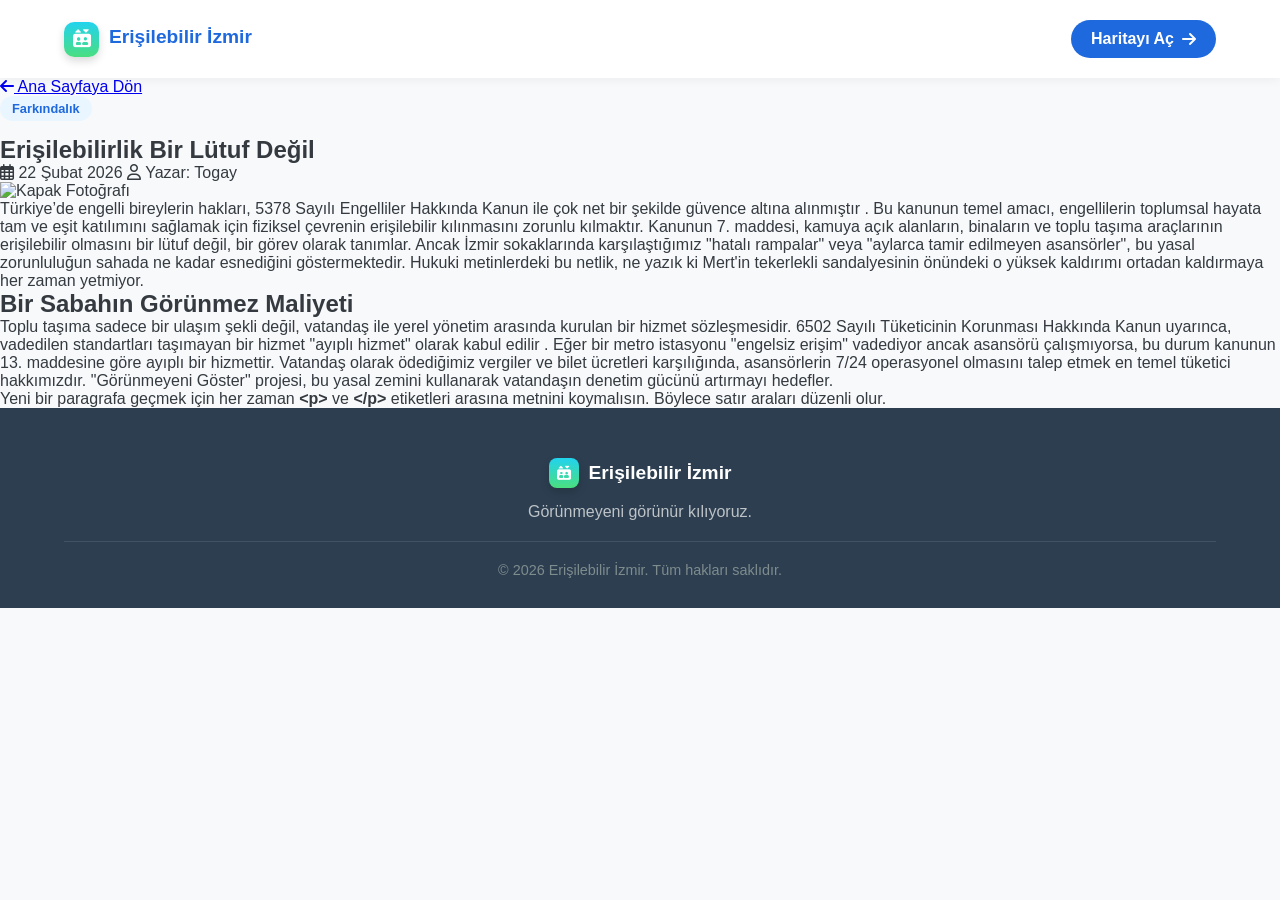
==== blog1.html @ 83cb1056 "Create blog1.html" ====
<!DOCTYPE html>
<html lang="tr">
<head>
    <meta charset="UTF-8">
    <meta name="viewport" content="width=device-width, initial-scale=1.0">
    <title>Erişilebilirlik Bir Lütuf Değil! | Erişilebilir İzmir</title>
    
    <link rel="stylesheet" href="https://cdnjs.cloudflare.com/ajax/libs/font-awesome/6.4.0/css/all.min.css">
    <link rel="stylesheet" href="style.css">
</head>
<body class="blog-page">

    <header style="position: sticky; top: 0; z-index: 100; background: white; padding: 20px 5%; display: flex; justify-content: space-between; align-items: center; box-shadow: 0 2px 10px rgba(0,0,0,0.05);">
        <a href="index.html" class="brand" style="display: flex; align-items: center; gap: 10px; text-decoration: none; color: inherit;">
            <div class="logo-box" style="width: 35px; height: 35px; background: linear-gradient(180deg, #22d3ee 0%, #4ade80 100%); border-radius: 10px; display: flex; justify-content: center; align-items: center; color: white; font-size: 18px;"><i class="fas fa-elevator"></i></div>
            <h1 class="brand-title" style="font-size: 1.2rem; font-weight: 800; color: #1e69de;">Erişilebilir İzmir</h1>
        </a>
        <a href="harita.html" class="btn-header" style="background: #1e69de; color: white; padding: 10px 20px; border-radius: 30px; text-decoration: none; font-weight: 600; display: flex; align-items: center; gap: 8px;">
            <span>Haritayı Aç</span> <i class="fas fa-arrow-right"></i>
        </a>
    </header>

    <main class="blog-post-container">
        <a href="index.html" class="back-link"><i class="fas fa-arrow-left"></i> Ana Sayfaya Dön</a>
        
        <article class="blog-post">
            <span class="blog-tag" style="display: inline-block; background: #eaf6ff; color: #1e69de; padding: 5px 12px; border-radius: 20px; font-size: 0.8rem; font-weight: 600; margin-bottom: 15px;">Farkındalık</span>
            
            <h1>Erişilebilirlik Bir Lütuf Değil</h1>
            
            <div class="blog-meta">
                <span><i class="far fa-calendar-alt"></i> 22 Şubat 2026</span>
                <span><i class="far fa-user"></i> Yazar: Togay</span>
            </div>
            
            <img src="https://images.unsplash.com/photo-1573385419999-5f2122c60c87?auto=format&fit=crop&w=1000&q=80" alt="Kapak Fotoğrafı">
            
            <div class="blog-text">
                <p>Türkiye’de engelli bireylerin hakları, 5378 Sayılı Engelliler Hakkında Kanun ile çok net bir şekilde güvence altına alınmıştır . Bu kanunun temel amacı, engellilerin toplumsal hayata tam ve eşit katılımını sağlamak için fiziksel çevrenin erişilebilir kılınmasını zorunlu kılmaktır. Kanunun 7. maddesi, kamuya açık alanların, binaların ve toplu taşıma araçlarının erişilebilir olmasını bir lütuf değil, bir görev olarak tanımlar. Ancak İzmir sokaklarında karşılaştığımız "hatalı rampalar" veya "aylarca tamir edilmeyen asansörler", bu yasal zorunluluğun sahada ne kadar esnediğini göstermektedir. Hukuki metinlerdeki bu netlik, ne yazık ki Mert'in tekerlekli sandalyesinin önündeki o yüksek kaldırımı ortadan kaldırmaya her zaman yetmiyor. </p>
                
                <h2>Bir Sabahın Görünmez Maliyeti </h2>
                <p>Toplu taşıma sadece bir ulaşım şekli değil, vatandaş ile yerel yönetim arasında kurulan bir hizmet sözleşmesidir. 6502 Sayılı Tüketicinin Korunması Hakkında Kanun uyarınca, vadedilen standartları taşımayan bir hizmet "ayıplı hizmet" olarak kabul edilir . Eğer bir metro istasyonu "engelsiz erişim" vadediyor ancak asansörü çalışmıyorsa, bu durum kanunun 13. maddesine göre ayıplı bir hizmettir. Vatandaş olarak ödediğimiz vergiler ve bilet ücretleri karşılığında, asansörlerin 7/24 operasyonel olmasını talep etmek en temel tüketici hakkımızdır. "Görünmeyeni Göster" projesi, bu yasal zemini kullanarak vatandaşın denetim gücünü artırmayı hedefler. </p>
                
                <p>Yeni bir paragrafa geçmek için her zaman <b>&lt;p&gt;</b> ve <b>&lt;/p&gt;</b> etiketleri arasına metnini koymalısın. Böylece satır araları düzenli olur.</p>
            </div>
        </article>
    </main>

    <footer style="background: #2c3e50; color: white; padding: 50px 5% 30px; text-align: center;">
        <div class="footer-logo" style="display: flex; justify-content: center; align-items: center; gap: 10px; margin-bottom: 15px;">
            <div class="logo-box" style="width: 30px; height: 30px; background: linear-gradient(180deg, #22d3ee 0%, #4ade80 100%); border-radius: 8px; color: white; display: flex; align-items: center; justify-content: center; font-size: 14px;"><i class="fas fa-elevator"></i></div>
            <h2 style="font-size: 1.2rem;">Erişilebilir İzmir</h2>
        </div>
        <p style="color: #bdc3c7; margin-bottom: 20px;">Görünmeyeni görünür kılıyoruz.</p>
        <div class="copyright" style="color: #7f8c8d; font-size: 0.9rem; border-top: 1px solid rgba(255,255,255,0.1); padding-top: 20px;">© 2026 Erişilebilir İzmir. Tüm hakları saklıdır.</div>
    </footer>

</body>
</html>
---- style.css ----
/* --- GENEL AYARLAR --- */
:root { --primary-color: #1e69de; --primary-light: #eaf6ff; --secondary-color: #2c3e50; --success-color: #27ae60; --danger-color: #c0392b; --warning-color: #f39c12; --light-bg: #f8f9fa; --modal-bg: #f3f4f6; --border-color: #e9ecef; --text-dark: #343a40; --text-muted: #6c757d; --sidebar-width: 360px; }
* { margin: 0; padding: 0; box-sizing: border-box; font-family: 'Segoe UI', Roboto, sans-serif; }
body { height: 100vh; overflow: hidden; background-color: var(--light-bg); color: var(--text-dark); }
.container { display: flex; height: 100%; position: relative; }
button { cursor: pointer; border: none; outline: none; font-family: inherit; }

/* SIDEBAR */
.sidebar { width: var(--sidebar-width); background: white; display: flex; flex-direction: column; box-shadow: 2px 0 15px rgba(0,0,0,0.05); z-index: 2000; transition: transform 0.3s ease, margin-left 0.3s ease; }
.sidebar.closed { margin-left: calc(var(--sidebar-width) * -1); position: absolute; height: 100%; }

.sidebar-header { padding: 20px; border-bottom: 1px solid var(--border-color); }
.header-top-section { display: flex; justify-content: space-between; align-items: flex-start; margin-bottom: 20px; }
.brand-wrapper { display: flex; align-items: center; gap: 12px; flex: 1; }
.logo-box { width: 45px; height: 45px; background: linear-gradient(180deg, #22d3ee 0%, #4ade80 100%); border-radius: 10px; display: flex; align-items: center; justify-content: center; color: white; font-size: 24px; box-shadow: 0 4px 8px rgba(0,0,0,0.15); flex-shrink: 0; }
.brand-text-group { display: flex; flex-direction: column; justify-content: center; }
.brand-title { font-size: 1.35rem; font-weight: 800; color: var(--primary-color); line-height: 1; margin-bottom: 4px; white-space: nowrap; }
.brand-slogan { color: var(--text-muted); font-size: 0.85rem; font-weight: 500; margin: 0; line-height: 1.2; }
.btn-close-sidebar { display: none; background: none; border: none; color: var(--text-muted); font-size: 1.8rem; width: 40px; height: 40px; align-items: center; justify-content: center; flex-shrink: 0; margin-left: 10px; }

.profile-card-mini { display: flex; align-items: center; justify-content: space-between; background: white; padding: 10px 15px; border-radius: 16px; cursor: pointer; border: 2px solid var(--border-color); box-shadow: 0 2px 5px rgba(0,0,0,0.03); transition: all 0.2s ease; }
.profile-card-mini:hover { border-color: var(--primary-color); transform: translateY(-2px); box-shadow: 0 5px 15px rgba(30, 105, 222, 0.15); }
.profile-text { text-align: left; }
.p-name { display: block; font-weight: 700; font-size: 0.95rem; color: var(--secondary-color); }
.p-lvl { color: var(--primary-color); font-weight: 600; font-size: 0.8rem; }
.profile-avatar img { width: 38px; height: 38px; border-radius: 50%; border: 2px solid var(--light-bg); }

.search-ticker-area { background: var(--light-bg); padding: 15px; border-bottom: 1px solid var(--border-color); }
.search-box { display: flex; align-items: center; gap: 10px; background: white; border: 1px solid var(--border-color); padding: 10px 15px; border-radius: 8px; margin-bottom: 10px; }
.search-box input { border: none; flex: 1; outline: none; }
.news-ticker { display: flex; align-items: center; gap: 10px; background: white; padding: 8px 12px; border-radius: 6px; font-size: 0.85rem; color: var(--text-muted); border: 1px solid var(--border-color); }
.news-ticker i { color: var(--primary-color); animation: pulse 2s infinite; }
.ticker-wrapper { flex: 1; overflow: hidden; }
.ticker-content { white-space: nowrap; animation: tickerMove 15s linear infinite; }
@keyframes tickerMove { 0% { transform: translateX(100%); } 100% { transform: translateX(-100%); } }
@keyframes pulse { 0% { opacity: 1; } 50% { opacity: 0.5; } 100% { opacity: 1; } }
.list-header { display: flex; justify-content: space-between; align-items: center; padding: 15px 20px; border-bottom: 1px solid var(--border-color); background: white; font-weight: 600; }
.count-badge { background: var(--border-color); color: var(--text-muted); padding: 2px 8px; border-radius: 12px; font-size: 0.85rem; }
.results-list { flex: 1; overflow-y: auto; padding: 15px; background: var(--light-bg); }

.station-card { background: white; border: 1px solid var(--border-color); border-radius: 10px; padding: 12px 15px; margin-bottom: 10px; display: flex; justify-content: space-between; align-items: center; transition: 0.2s; box-shadow: 0 2px 5px rgba(0,0,0,0.02); }
.station-card:hover { border-color: var(--primary-color); transform: translateY(-2px); box-shadow: 0 5px 15px rgba(0,0,0,0.05); }
.card-info { flex: 1; }
.card-header { display: flex; align-items: center; gap: 8px; margin-bottom: 5px; font-weight: 600; }
.status-badge { display: inline-flex; align-items: center; gap: 5px; padding: 3px 8px; border-radius: 6px; font-size: 0.75rem; font-weight: 600; }
.status-ok { background: #e8f8f5; color: var(--success-color); }
.status-err { background: #fdedec; color: var(--danger-color); }
.status-pending { background: #fff3cd; color: var(--warning-color); }
.station-update-time { font-size: 0.75rem; color: #7f8c8d; margin-top: 6px; display: flex; align-items: center; gap: 5px; font-weight: 500; }
.station-update-time i { font-size: 0.8rem; color: #95a5a6; }
.card-actions { display: flex; gap: 8px; }
.btn-icon-action { width: 36px; height: 36px; border-radius: 8px; display: flex; align-items: center; justify-content: center; color: white; transition: 0.2s; }
.btn-report { background: var(--primary-color); } .btn-verify { background: var(--success-color); }

/* HARİTA VE BUTONLAR */
.map-container { flex: 1; position: relative; }
#map { width: 100%; height: 100%; z-index: 1; }

.btn-toggle { position: absolute; top: 20px; left: 20px; z-index: 1500; background: white; width: 45px; height: 45px; border-radius: 50%; box-shadow: 0 4px 10px rgba(0,0,0,0.2); cursor: pointer; display: none; align-items: center; justify-content: center; font-size: 1.2rem; }
.btn-home { position: absolute; top: 20px; right: 20px; z-index: 1500; background: white; width: 45px; height: 45px; border-radius: 50%; box-shadow: 0 4px 10px rgba(0,0,0,0.2); display: flex; align-items: center; justify-content: center; font-size: 1.2rem; color: var(--primary-color); transition: 0.2s; text-decoration: none; }
.btn-home:hover { background: var(--primary-color); color: white; }
.btn-gps { position: absolute; bottom: 30px; right: 20px; z-index: 1001; background: white; width: 45px; height: 45px; border-radius: 50%; box-shadow: 0 4px 10px rgba(0,0,0,0.2); cursor: pointer; display: flex; align-items: center; justify-content: center; color: var(--text-dark); transition: 0.2s; font-size: 1.2rem; }
.btn-gps:hover { background: var(--light-bg); color: var(--primary-color); }
.leaflet-top.leaflet-left { margin-top: 80px; }

.map-legend { position: absolute; bottom: 30px; z-index: 1001; background: white; padding: 15px 20px; border-radius: 12px; box-shadow: 0 5px 25px rgba(0,0,0,0.1); transition: left 0.3s ease, opacity 0.3s ease; }
.map-legend h4 { font-size: 0.9rem; margin-bottom: 10px; font-weight: 700; }
.map-legend ul { list-style: none; }
.map-legend li { display: flex; align-items: center; gap: 10px; font-size: 0.85rem; margin-bottom: 5px; color: var(--text-muted); }
.legend-dot { width: 12px; height: 12px; border-radius: 50%; }
.legend-dot.status-ok { background: var(--success-color); }
.legend-dot.status-err { background: var(--danger-color); }
.legend-dot.status-pending { background: var(--warning-color); }
@media (min-width: 769px) { .map-legend { left: 380px; } body:has(.sidebar.closed) .map-legend { left: 20px; } }

/* MODALLAR */
.modal { display: none; position: fixed; top: 0; left: 0; width: 100%; height: 100%; background: rgba(0,0,0,0.5); z-index: 3000; justify-content: center; align-items: center; backdrop-filter: blur(5px); }
.modal-content { background: white; border-radius: 16px; overflow: hidden; box-shadow: 0 25px 50px rgba(0,0,0,0.2); animation: modalFadeIn 0.3s ease; }
@keyframes modalFadeIn { from { opacity: 0; transform: translateY(20px); } to { opacity: 1; transform: translateY(0); } }
.close-icon-light, .close-icon-dark, .close-btn { position: absolute; top: 20px; right: 25px; font-size: 28px; cursor: pointer; z-index: 10; }
.close-icon-light { color: white; } .close-icon-dark, .close-btn { color: var(--text-muted); }
.login-modal-design { width: 800px; max-width: 95%; display: flex; height: 500px; }
.lm-left { flex: 2; background: linear-gradient(135deg, var(--primary-color), var(--secondary-color)); color: white; padding: 40px; display: flex; align-items: center; justify-content: center; text-align: center; }
.lm-welcome-text h2 { font-size: 2rem; margin-bottom: 15px; font-weight: 800; }
.lm-right { flex: 3; padding: 50px; display: flex; flex-direction: column; justify-content: center; position: relative; }
.lm-right h3 { font-size: 1.8rem; margin-bottom: 10px; }
.btn-google-login { width: 100%; padding: 15px; border: 2px solid var(--border-color); background: white; border-radius: 50px; cursor: pointer; display: flex; align-items: center; justify-content: center; gap: 15px; font-size: 1.1rem; font-weight: 600; transition: 0.2s; }
.profile-modal-design { width: 550px; max-width: 95%; }
.pm-header { background: linear-gradient(to right, var(--primary-color), #3a7bd5); color: white; padding: 30px; display: flex; align-items: center; gap: 20px; }
.pm-avatar { width: 80px; height: 80px; border-radius: 50%; background: white; }
.pm-body { padding: 30px; }
.pm-stats-row { display: flex; gap: 15px; margin-bottom: 30px; }
.pm-stat-box { flex: 1; background: var(--light-bg); border: 1px solid var(--border-color); text-align: center; padding: 20px 15px; border-radius: 12px; }
.pm-progress-area { margin-bottom: 30px; }
.pm-prog-labels { display: flex; justify-content: space-between; font-size: 0.85rem; font-weight: 600; margin-bottom: 8px; }
.pm-prog-bg { width: 100%; height: 12px; background: var(--border-color); border-radius: 6px; overflow: hidden; }
.pm-prog-fill { height: 100%; background: linear-gradient(to right, var(--primary-color), var(--success-color)); }
.pm-badges-grid { display: grid; grid-template-columns: repeat(auto-fit, minmax(160px, 1fr)); gap: 15px; }
.pm-badge-card { background: white; border: 1px solid var(--border-color); padding: 15px; border-radius: 12px; display: flex; align-items: center; gap: 12px; }
.pm-badge-card.locked { opacity: 0.7; grayscale: 100%; }
.badge-icon { width: 40px; height: 40px; background: rgba(30,105,222,0.1); color: var(--primary-color); border-radius: 50%; display: flex; align-items: center; justify-content: center; }

.report-modal-design { width: 900px; max-width: 95%; height: 600px; display: flex; flex-direction: column; }
.modal-header { display: flex; justify-content: space-between; align-items: center; padding: 20px 30px; border-bottom: 1px solid #e0e0e0; background: white; }
.suggestion-box { background: #fff3cd; color: #856404; padding: 15px 30px; border-bottom: 1px solid #ffeeba; display: flex; align-items: center; gap: 15px; }
.modal-body { display: flex; flex: 1; overflow: hidden; }
.visual-container { flex: 4; position: relative; border-right: 1px solid #e0e0e0; background: #eee; }
#mini-map { width: 100%; height: 100%; }
.mini-map-overlay { position: absolute; bottom: 20px; left: 50%; transform: translateX(-50%); background: rgba(255,255,255,0.95); padding: 10px 20px; border-radius: 30px; font-size: 0.9rem; z-index: 1000; pointer-events: none; font-weight: 600; color: #333; }
.form-container { flex: 3; padding: 30px; background: var(--modal-bg); overflow-y: auto; }
.selection-alert { padding: 12px; background: white; border: 1px solid #ddd; margin-bottom: 25px; border-radius: 8px; text-align: center; color: #666; font-size: 0.9rem; }
.selection-alert.selected { background: #d4edda; color: #155724; border-color: #c3e6cb; font-weight: 600; }
.issue-types-grid { display: flex; gap: 20px; margin-bottom: 25px; }
.issue-option { flex: 1; cursor: pointer; position: relative; }
.issue-option input { display: none; }
.issue-box { display: flex; flex-direction: column; align-items: center; justify-content: center; gap: 15px; padding: 30px 10px; border: 2px solid #e0e0e0; border-radius: 16px; background: white; color: #6c757d; transition: all 0.3s cubic-bezier(0.25, 0.8, 0.25, 1); height: 100%; box-shadow: 0 4px 6px rgba(0,0,0,0.02); }
.issue-box i { font-size: 3rem; transition: transform 0.3s; color: #95a5a6; }
.issue-box span { font-weight: 700; font-size: 1rem; letter-spacing: 0.5px; }
.issue-option:hover .issue-box { border-color: #b0c4de; transform: translateY(-4px); box-shadow: 0 8px 15px rgba(0,0,0,0.05); }
.issue-option input:checked + .issue-box { border-color: var(--primary-color); background: var(--primary-light); color: var(--primary-color); box-shadow: 0 10px 20px rgba(30, 105, 222, 0.2); transform: translateY(-4px); }
.issue-option input:checked + .issue-box i { color: var(--primary-color); transform: scale(1.15); }
.file-upload-wrapper { width: 100%; padding: 25px; border: 2px dashed #cbd5e0; border-radius: 12px; background: white; color: #718096; text-align: center; cursor: pointer; margin-bottom: 25px; transition: 0.3s; display: flex; flex-direction: column; align-items: center; gap: 8px; }
.file-upload-wrapper:hover { border-color: var(--primary-color); background: var(--primary-light); color: var(--primary-color); }
textarea { width: 100%; padding: 15px; border: 2px solid #e0e0e0; border-radius: 12px; resize: vertical; margin-bottom: 25px; font-size: 0.95rem; outline: none; transition: 0.3s; background: white; }
textarea:focus { border-color: var(--primary-color); box-shadow: 0 0 0 3px rgba(30, 105, 222, 0.1); }
.btn-submit { width: 100%; padding: 16px; background: var(--primary-color); color: white; border-radius: 12px; font-weight: 700; font-size: 1.1rem; transition: 0.3s; border: none; box-shadow: 0 4px 6px rgba(30, 105, 222, 0.2); }
.btn-submit:hover:not(:disabled) { background: #1657ba; transform: translateY(-2px); box-shadow: 0 6px 12px rgba(30, 105, 222, 0.3); }
.btn-submit:disabled { background: #cbd5e0; cursor: not-allowed; box-shadow: none; color: #a0aec0; }

.verify-modal-design { width: 500px; text-align: center; }
.vm-header { padding: 25px; border-bottom: 1px solid var(--border-color); position: relative; }
.vm-body { padding: 40px 30px; }
.vm-icon-area { font-size: 3rem; color: var(--primary-color); margin-bottom: 20px; }
.btn-verify-action { display: flex; align-items: center; padding: 15px 20px; border: 2px solid var(--border-color); border-radius: 12px; background: white; text-align: left; }
.icon-box { width: 50px; height: 50px; border-radius: 10px; display: flex; align-items: center; justify-content: center; font-size: 1.5rem; margin-right: 20px; }
.btn-still-broken:hover { border-color: var(--danger-color); background: #fff5f5; }
.btn-fixed:hover { border-color: var(--success-color); background: #f0fff4; }

/* MOBİL ÖZEL AYARLAR */
@media (max-width: 768px) {
    .sidebar { width: 100%; height: 100dvh; position: fixed; top: 0; left: 0; z-index: 99999; transform: translateX(-100%); margin-left: 0 !important; }
    .sidebar:not(.closed) { transform: translateX(0); }
    .sidebar.closed { transform: translateX(-100%); }
    .brand-title { font-size: 1.2rem; }
    .btn-toggle { display: flex; top: 15px; left: 15px; width: 45px; height: 45px; }
    .btn-close-sidebar { display: flex; }
    .report-modal-design { width: 95%; height: 95dvh; max-height: none; }
    .modal-body { flex-direction: column; height: 100%; }
    .visual-container { flex: none; height: 200px; border-right: none; border-bottom: 1px solid var(--border-color); }
    .form-container { flex: 1; overflow-y: auto; padding: 20px; }
    .map-legend { left: 10px; bottom: 85px; width: auto; max-width: 60%; transform: scale(0.9); transform-origin: bottom left; }
    .btn-gps { bottom: 25px; right: 20px; }
    .btn-home { top: 15px; right: 15px; } /* Mobilde sağ üst köşe */
    .leaflet-control-zoom { display: none; }
}
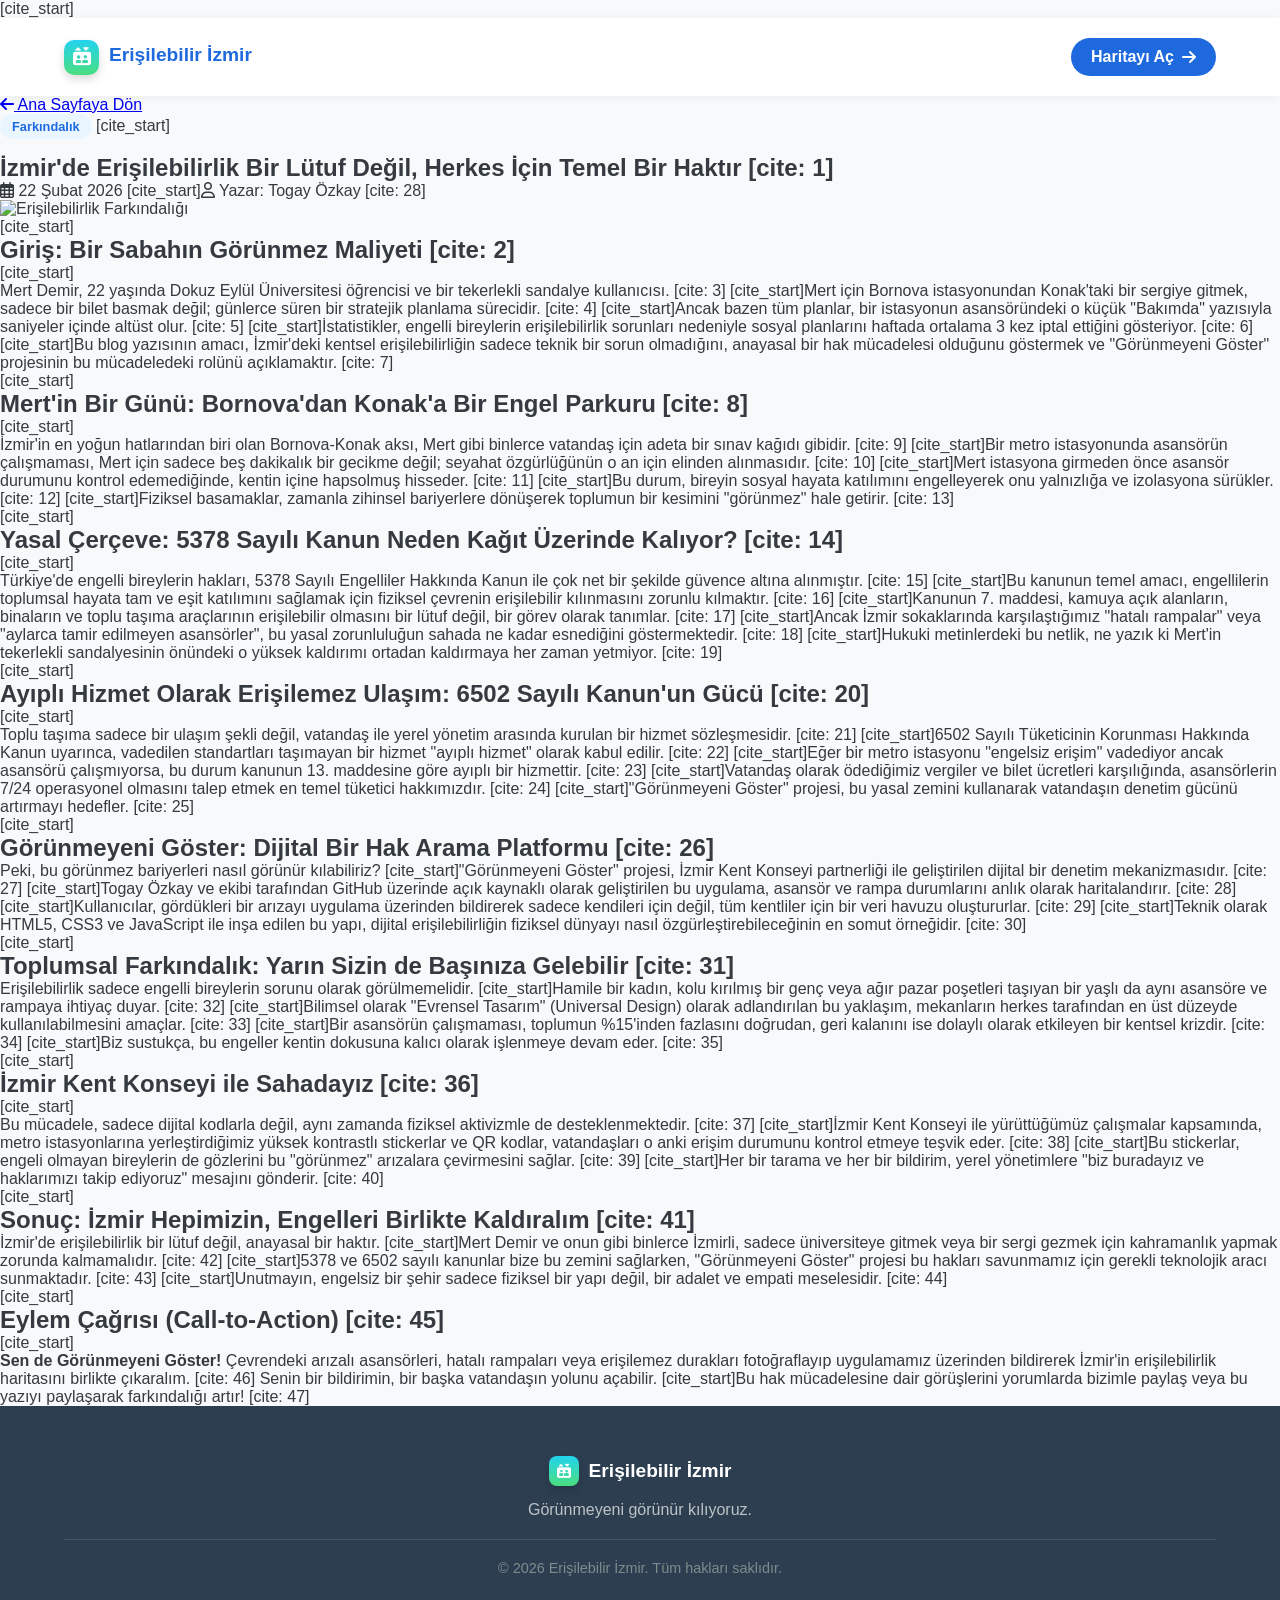
==== commit 85319b08: "Update blog1.html" ====
--- a/blog1.html
+++ b/blog1.html
@@ -3,7 +3,7 @@
 <head>
     <meta charset="UTF-8">
     <meta name="viewport" content="width=device-width, initial-scale=1.0">
-    <title>Erişilebilirlik Bir Lütuf Değil! | Erişilebilir İzmir</title>
+    [cite_start]<title>İzmir'de Erişilebilirlik Bir Lütuf Değil, Herkes İçin Temel Bir Haktır [cite: 1] | Erişilebilir İzmir</title>
     
     <link rel="stylesheet" href="https://cdnjs.cloudflare.com/ajax/libs/font-awesome/6.4.0/css/all.min.css">
     <link rel="stylesheet" href="style.css">
@@ -26,22 +26,42 @@
         <article class="blog-post">
             <span class="blog-tag" style="display: inline-block; background: #eaf6ff; color: #1e69de; padding: 5px 12px; border-radius: 20px; font-size: 0.8rem; font-weight: 600; margin-bottom: 15px;">Farkındalık</span>
             
-            <h1>Erişilebilirlik Bir Lütuf Değil</h1>
+            [cite_start]<h1>İzmir'de Erişilebilirlik Bir Lütuf Değil, Herkes İçin Temel Bir Haktır [cite: 1]</h1>
             
             <div class="blog-meta">
                 <span><i class="far fa-calendar-alt"></i> 22 Şubat 2026</span>
-                <span><i class="far fa-user"></i> Yazar: Togay</span>
+                [cite_start]<span><i class="far fa-user"></i> Yazar: Togay Özkay [cite: 28]</span>
             </div>
             
-            <img src="https://images.unsplash.com/photo-1573385419999-5f2122c60c87?auto=format&fit=crop&w=1000&q=80" alt="Kapak Fotoğrafı">
+            <img src="https://images.unsplash.com/photo-1573385419999-5f2122c60c87?auto=format&fit=crop&w=1000&q=80" alt="Erişilebilirlik Farkındalığı">
             
             <div class="blog-text">
-                <p>Türkiye’de engelli bireylerin hakları, 5378 Sayılı Engelliler Hakkında Kanun ile çok net bir şekilde güvence altına alınmıştır . Bu kanunun temel amacı, engellilerin toplumsal hayata tam ve eşit katılımını sağlamak için fiziksel çevrenin erişilebilir kılınmasını zorunlu kılmaktır. Kanunun 7. maddesi, kamuya açık alanların, binaların ve toplu taşıma araçlarının erişilebilir olmasını bir lütuf değil, bir görev olarak tanımlar. Ancak İzmir sokaklarında karşılaştığımız "hatalı rampalar" veya "aylarca tamir edilmeyen asansörler", bu yasal zorunluluğun sahada ne kadar esnediğini göstermektedir. Hukuki metinlerdeki bu netlik, ne yazık ki Mert'in tekerlekli sandalyesinin önündeki o yüksek kaldırımı ortadan kaldırmaya her zaman yetmiyor. </p>
-                
-                <h2>Bir Sabahın Görünmez Maliyeti </h2>
-                <p>Toplu taşıma sadece bir ulaşım şekli değil, vatandaş ile yerel yönetim arasında kurulan bir hizmet sözleşmesidir. 6502 Sayılı Tüketicinin Korunması Hakkında Kanun uyarınca, vadedilen standartları taşımayan bir hizmet "ayıplı hizmet" olarak kabul edilir . Eğer bir metro istasyonu "engelsiz erişim" vadediyor ancak asansörü çalışmıyorsa, bu durum kanunun 13. maddesine göre ayıplı bir hizmettir. Vatandaş olarak ödediğimiz vergiler ve bilet ücretleri karşılığında, asansörlerin 7/24 operasyonel olmasını talep etmek en temel tüketici hakkımızdır. "Görünmeyeni Göster" projesi, bu yasal zemini kullanarak vatandaşın denetim gücünü artırmayı hedefler. </p>
-                
-                <p>Yeni bir paragrafa geçmek için her zaman <b>&lt;p&gt;</b> ve <b>&lt;/p&gt;</b> etiketleri arasına metnini koymalısın. Böylece satır araları düzenli olur.</p>
+                [cite_start]<h2>Giriş: Bir Sabahın Görünmez Maliyeti [cite: 2]</h2>
+                [cite_start]<p>Mert Demir, 22 yaşında Dokuz Eylül Üniversitesi öğrencisi ve bir tekerlekli sandalye kullanıcısı. [cite: 3] [cite_start]Mert için Bornova istasyonundan Konak'taki bir sergiye gitmek, sadece bir bilet basmak değil; günlerce süren bir stratejik planlama sürecidir. [cite: 4] [cite_start]Ancak bazen tüm planlar, bir istasyonun asansöründeki o küçük "Bakımda" yazısıyla saniyeler içinde altüst olur. [cite: 5] [cite_start]İstatistikler, engelli bireylerin erişilebilirlik sorunları nedeniyle sosyal planlarını haftada ortalama 3 kez iptal ettiğini gösteriyor. [cite: 6] [cite_start]Bu blog yazısının amacı, İzmir'deki kentsel erişilebilirliğin sadece teknik bir sorun olmadığını, anayasal bir hak mücadelesi olduğunu göstermek ve "Görünmeyeni Göster" projesinin bu mücadeledeki rolünü açıklamaktır. [cite: 7]</p>
+
+                [cite_start]<h2>Mert'in Bir Günü: Bornova'dan Konak'a Bir Engel Parkuru [cite: 8]</h2>
+                [cite_start]<p>İzmir'in en yoğun hatlarından biri olan Bornova-Konak aksı, Mert gibi binlerce vatandaş için adeta bir sınav kağıdı gibidir. [cite: 9] [cite_start]Bir metro istasyonunda asansörün çalışmaması, Mert için sadece beş dakikalık bir gecikme değil; seyahat özgürlüğünün o an için elinden alınmasıdır. [cite: 10] [cite_start]Mert istasyona girmeden önce asansör durumunu kontrol edemediğinde, kentin içine hapsolmuş hisseder. [cite: 11] [cite_start]Bu durum, bireyin sosyal hayata katılımını engelleyerek onu yalnızlığa ve izolasyona sürükler. [cite: 12] [cite_start]Fiziksel basamaklar, zamanla zihinsel bariyerlere dönüşerek toplumun bir kesimini "görünmez" hale getirir. [cite: 13]</p>
+
+                [cite_start]<h2>Yasal Çerçeve: 5378 Sayılı Kanun Neden Kağıt Üzerinde Kalıyor? [cite: 14]</h2>
+                [cite_start]<p>Türkiye'de engelli bireylerin hakları, 5378 Sayılı Engelliler Hakkında Kanun ile çok net bir şekilde güvence altına alınmıştır. [cite: 15] [cite_start]Bu kanunun temel amacı, engellilerin toplumsal hayata tam ve eşit katılımını sağlamak için fiziksel çevrenin erişilebilir kılınmasını zorunlu kılmaktır. [cite: 16] [cite_start]Kanunun 7. maddesi, kamuya açık alanların, binaların ve toplu taşıma araçlarının erişilebilir olmasını bir lütuf değil, bir görev olarak tanımlar. [cite: 17] [cite_start]Ancak İzmir sokaklarında karşılaştığımız "hatalı rampalar" veya "aylarca tamir edilmeyen asansörler", bu yasal zorunluluğun sahada ne kadar esnediğini göstermektedir. [cite: 18] [cite_start]Hukuki metinlerdeki bu netlik, ne yazık ki Mert'in tekerlekli sandalyesinin önündeki o yüksek kaldırımı ortadan kaldırmaya her zaman yetmiyor. [cite: 19]</p>
+
+                [cite_start]<h2>Ayıplı Hizmet Olarak Erişilemez Ulaşım: 6502 Sayılı Kanun'un Gücü [cite: 20]</h2>
+                [cite_start]<p>Toplu taşıma sadece bir ulaşım şekli değil, vatandaş ile yerel yönetim arasında kurulan bir hizmet sözleşmesidir. [cite: 21] [cite_start]6502 Sayılı Tüketicinin Korunması Hakkında Kanun uyarınca, vadedilen standartları taşımayan bir hizmet "ayıplı hizmet" olarak kabul edilir. [cite: 22] [cite_start]Eğer bir metro istasyonu "engelsiz erişim" vadediyor ancak asansörü çalışmıyorsa, bu durum kanunun 13. maddesine göre ayıplı bir hizmettir. [cite: 23] [cite_start]Vatandaş olarak ödediğimiz vergiler ve bilet ücretleri karşılığında, asansörlerin 7/24 operasyonel olmasını talep etmek en temel tüketici hakkımızdır. [cite: 24] [cite_start]"Görünmeyeni Göster" projesi, bu yasal zemini kullanarak vatandaşın denetim gücünü artırmayı hedefler. [cite: 25]</p>
+
+                [cite_start]<h2>Görünmeyeni Göster: Dijital Bir Hak Arama Platformu [cite: 26]</h2>
+                <p>Peki, bu görünmez bariyerleri nasıl görünür kılabiliriz? [cite_start]"Görünmeyeni Göster" projesi, İzmir Kent Konseyi partnerliği ile geliştirilen dijital bir denetim mekanizmasıdır. [cite: 27] [cite_start]Togay Özkay ve ekibi tarafından GitHub üzerinde açık kaynaklı olarak geliştirilen bu uygulama, asansör ve rampa durumlarını anlık olarak haritalandırır. [cite: 28] [cite_start]Kullanıcılar, gördükleri bir arızayı uygulama üzerinden bildirerek sadece kendileri için değil, tüm kentliler için bir veri havuzu oluştururlar. [cite: 29] [cite_start]Teknik olarak HTML5, CSS3 ve JavaScript ile inşa edilen bu yapı, dijital erişilebilirliğin fiziksel dünyayı nasıl özgürleştirebileceğinin en somut örneğidir. [cite: 30]</p>
+
+                [cite_start]<h2>Toplumsal Farkındalık: Yarın Sizin de Başınıza Gelebilir [cite: 31]</h2>
+                <p>Erişilebilirlik sadece engelli bireylerin sorunu olarak görülmemelidir. [cite_start]Hamile bir kadın, kolu kırılmış bir genç veya ağır pazar poşetleri taşıyan bir yaşlı da aynı asansöre ve rampaya ihtiyaç duyar. [cite: 32] [cite_start]Bilimsel olarak "Evrensel Tasarım" (Universal Design) olarak adlandırılan bu yaklaşım, mekanların herkes tarafından en üst düzeyde kullanılabilmesini amaçlar. [cite: 33] [cite_start]Bir asansörün çalışmaması, toplumun %15'inden fazlasını doğrudan, geri kalanını ise dolaylı olarak etkileyen bir kentsel krizdir. [cite: 34] [cite_start]Biz sustukça, bu engeller kentin dokusuna kalıcı olarak işlenmeye devam eder. [cite: 35]</p>
+
+                [cite_start]<h2>İzmir Kent Konseyi ile Sahadayız [cite: 36]</h2>
+                [cite_start]<p>Bu mücadele, sadece dijital kodlarla değil, aynı zamanda fiziksel aktivizmle de desteklenmektedir. [cite: 37] [cite_start]İzmir Kent Konseyi ile yürüttüğümüz çalışmalar kapsamında, metro istasyonlarına yerleştirdiğimiz yüksek kontrastlı stickerlar ve QR kodlar, vatandaşları o anki erişim durumunu kontrol etmeye teşvik eder. [cite: 38] [cite_start]Bu stickerlar, engeli olmayan bireylerin de gözlerini bu "görünmez" arızalara çevirmesini sağlar. [cite: 39] [cite_start]Her bir tarama ve her bir bildirim, yerel yönetimlere "biz buradayız ve haklarımızı takip ediyoruz" mesajını gönderir. [cite: 40]</p>
+
+                [cite_start]<h2>Sonuç: İzmir Hepimizin, Engelleri Birlikte Kaldıralım [cite: 41]</h2>
+                <p>İzmir'de erişilebilirlik bir lütuf değil, anayasal bir haktır. [cite_start]Mert Demir ve onun gibi binlerce İzmirli, sadece üniversiteye gitmek veya bir sergi gezmek için kahramanlık yapmak zorunda kalmamalıdır. [cite: 42] [cite_start]5378 ve 6502 sayılı kanunlar bize bu zemini sağlarken, "Görünmeyeni Göster" projesi bu hakları savunmamız için gerekli teknolojik aracı sunmaktadır. [cite: 43] [cite_start]Unutmayın, engelsiz bir şehir sadece fiziksel bir yapı değil, bir adalet ve empati meselesidir. [cite: 44]</p>
+
+                [cite_start]<h2>Eylem Çağrısı (Call-to-Action) [cite: 45]</h2>
+                [cite_start]<p><b>Sen de Görünmeyeni Göster!</b> Çevrendeki arızalı asansörleri, hatalı rampaları veya erişilemez durakları fotoğraflayıp uygulamamız üzerinden bildirerek İzmir'in erişilebilirlik haritasını birlikte çıkaralım. [cite: 46] Senin bir bildirimin, bir başka vatandaşın yolunu açabilir. [cite_start]Bu hak mücadelesine dair görüşlerini yorumlarda bizimle paylaş veya bu yazıyı paylaşarak farkındalığı artır! [cite: 47]</p>
             </div>
         </article>
     </main>
@@ -55,5 +75,23 @@
         <div class="copyright" style="color: #7f8c8d; font-size: 0.9rem; border-top: 1px solid rgba(255,255,255,0.1); padding-top: 20px;">© 2026 Erişilebilir İzmir. Tüm hakları saklıdır.</div>
     </footer>
 
+    <script>
+        function cleanCitations() {
+            function walk(node) {
+                if (node.nodeType === 3) {
+                    node.nodeValue = node.nodeValue.replace(/\/g, '');
+                } else if (node.nodeType === 1) {
+                    for (let i = 0; i < node.childNodes.length; i++) {
+                        walk(node.childNodes[i]);
+                    }
+                }
+            }
+            walk(document.body);
+            document.title = document.title.replace(/\/g, '');
+        }
+        
+        // Sayfa yüklenir yüklenmez kaynak işaretlerini anında siler
+        cleanCitations();
+    </script>
 </body>
 </html>
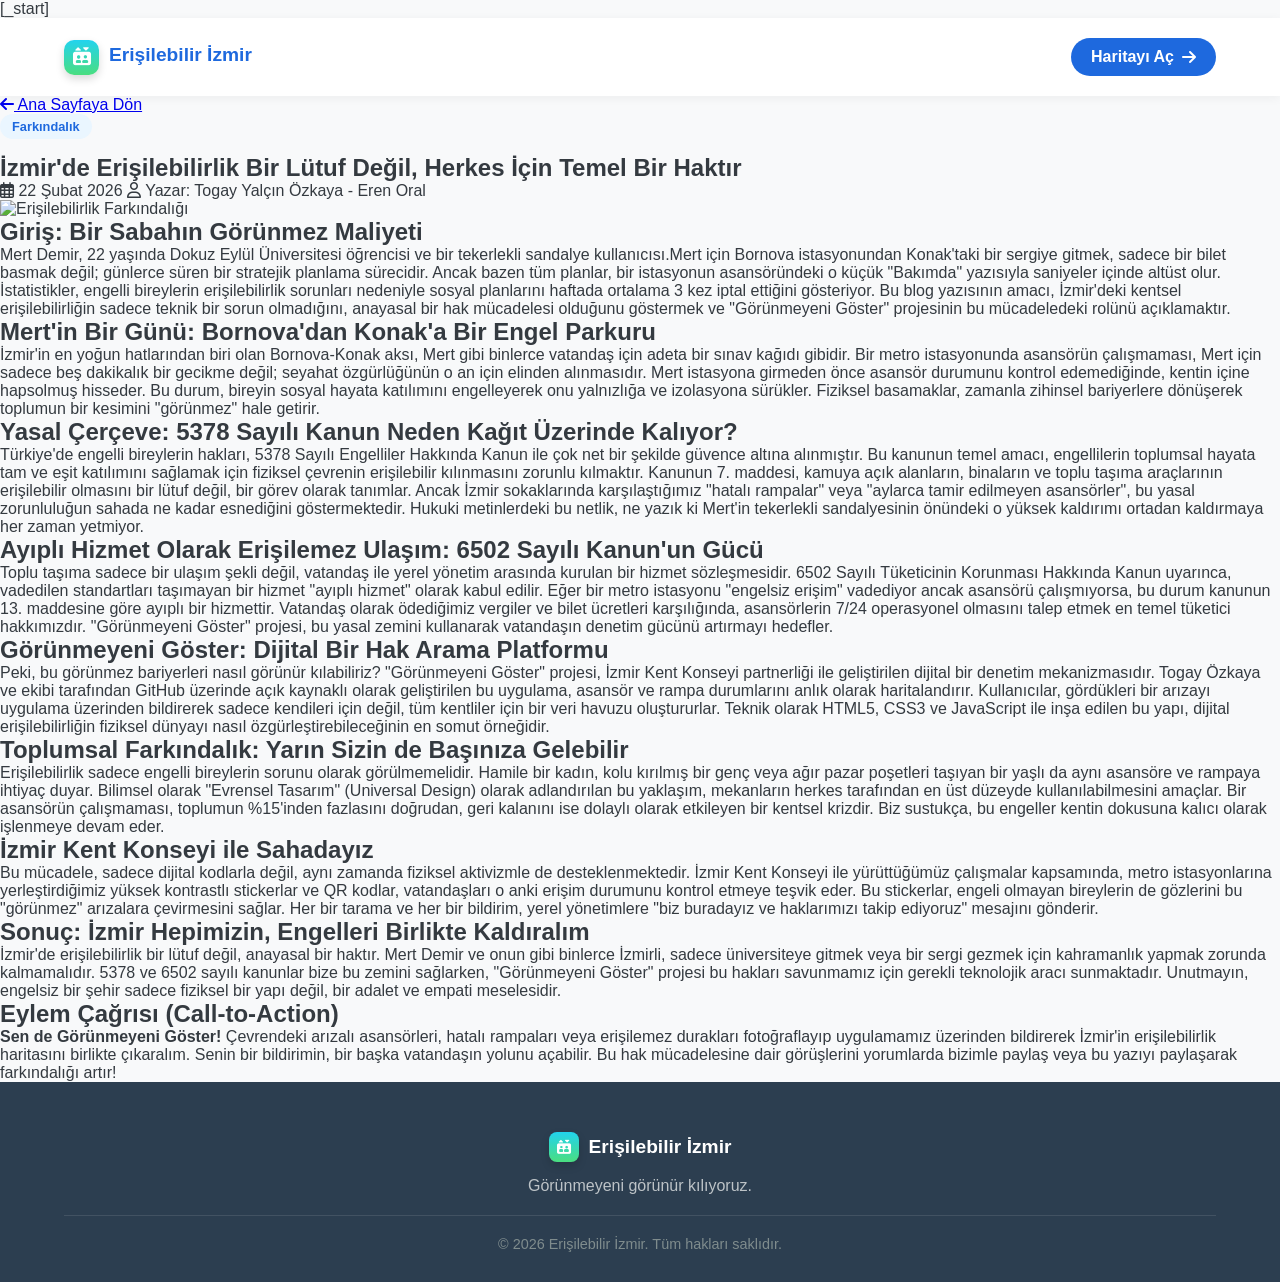
==== commit 85af656b: "Update blog1.html" ====
--- a/blog1.html
+++ b/blog1.html
@@ -3,7 +3,7 @@
 <head>
     <meta charset="UTF-8">
     <meta name="viewport" content="width=device-width, initial-scale=1.0">
-    [cite_start]<title>İzmir'de Erişilebilirlik Bir Lütuf Değil, Herkes İçin Temel Bir Haktır [cite: 1] | Erişilebilir İzmir</title>
+    [_start]<title>İzmir'de Erişilebilirlik Bir Lütuf Değil, Herkes İçin Temel Bir Haktır  | Erişilebilir İzmir</title>
     
     <link rel="stylesheet" href="https://cdnjs.cloudflare.com/ajax/libs/font-awesome/6.4.0/css/all.min.css">
     <link rel="stylesheet" href="style.css">
@@ -26,42 +26,42 @@
         <article class="blog-post">
             <span class="blog-tag" style="display: inline-block; background: #eaf6ff; color: #1e69de; padding: 5px 12px; border-radius: 20px; font-size: 0.8rem; font-weight: 600; margin-bottom: 15px;">Farkındalık</span>
             
-            [cite_start]<h1>İzmir'de Erişilebilirlik Bir Lütuf Değil, Herkes İçin Temel Bir Haktır [cite: 1]</h1>
+            <h1>İzmir'de Erişilebilirlik Bir Lütuf Değil, Herkes İçin Temel Bir Haktır </h1>
             
             <div class="blog-meta">
                 <span><i class="far fa-calendar-alt"></i> 22 Şubat 2026</span>
-                [cite_start]<span><i class="far fa-user"></i> Yazar: Togay Özkay [cite: 28]</span>
+               <span><i class="far fa-user"></i> Yazar: Togay Yalçın Özkaya - Eren Oral </span>
             </div>
             
             <img src="https://images.unsplash.com/photo-1573385419999-5f2122c60c87?auto=format&fit=crop&w=1000&q=80" alt="Erişilebilirlik Farkındalığı">
             
             <div class="blog-text">
-                [cite_start]<h2>Giriş: Bir Sabahın Görünmez Maliyeti [cite: 2]</h2>
-                [cite_start]<p>Mert Demir, 22 yaşında Dokuz Eylül Üniversitesi öğrencisi ve bir tekerlekli sandalye kullanıcısı. [cite: 3] [cite_start]Mert için Bornova istasyonundan Konak'taki bir sergiye gitmek, sadece bir bilet basmak değil; günlerce süren bir stratejik planlama sürecidir. [cite: 4] [cite_start]Ancak bazen tüm planlar, bir istasyonun asansöründeki o küçük "Bakımda" yazısıyla saniyeler içinde altüst olur. [cite: 5] [cite_start]İstatistikler, engelli bireylerin erişilebilirlik sorunları nedeniyle sosyal planlarını haftada ortalama 3 kez iptal ettiğini gösteriyor. [cite: 6] [cite_start]Bu blog yazısının amacı, İzmir'deki kentsel erişilebilirliğin sadece teknik bir sorun olmadığını, anayasal bir hak mücadelesi olduğunu göstermek ve "Görünmeyeni Göster" projesinin bu mücadeledeki rolünü açıklamaktır. [cite: 7]</p>
+               <h2>Giriş: Bir Sabahın Görünmez Maliyeti </h2>
+                <p>Mert Demir, 22 yaşında Dokuz Eylül Üniversitesi öğrencisi ve bir tekerlekli sandalye kullanıcısı.Mert için Bornova istasyonundan Konak'taki bir sergiye gitmek, sadece bir bilet basmak değil; günlerce süren bir stratejik planlama sürecidir. Ancak bazen tüm planlar, bir istasyonun asansöründeki o küçük "Bakımda" yazısıyla saniyeler içinde altüst olur. İstatistikler, engelli bireylerin erişilebilirlik sorunları nedeniyle sosyal planlarını haftada ortalama 3 kez iptal ettiğini gösteriyor. Bu blog yazısının amacı, İzmir'deki kentsel erişilebilirliğin sadece teknik bir sorun olmadığını, anayasal bir hak mücadelesi olduğunu göstermek ve "Görünmeyeni Göster" projesinin bu mücadeledeki rolünü açıklamaktır. </p>
 
-                [cite_start]<h2>Mert'in Bir Günü: Bornova'dan Konak'a Bir Engel Parkuru [cite: 8]</h2>
-                [cite_start]<p>İzmir'in en yoğun hatlarından biri olan Bornova-Konak aksı, Mert gibi binlerce vatandaş için adeta bir sınav kağıdı gibidir. [cite: 9] [cite_start]Bir metro istasyonunda asansörün çalışmaması, Mert için sadece beş dakikalık bir gecikme değil; seyahat özgürlüğünün o an için elinden alınmasıdır. [cite: 10] [cite_start]Mert istasyona girmeden önce asansör durumunu kontrol edemediğinde, kentin içine hapsolmuş hisseder. [cite: 11] [cite_start]Bu durum, bireyin sosyal hayata katılımını engelleyerek onu yalnızlığa ve izolasyona sürükler. [cite: 12] [cite_start]Fiziksel basamaklar, zamanla zihinsel bariyerlere dönüşerek toplumun bir kesimini "görünmez" hale getirir. [cite: 13]</p>
+               <h2>Mert'in Bir Günü: Bornova'dan Konak'a Bir Engel Parkuru </h2>
+               <p>İzmir'in en yoğun hatlarından biri olan Bornova-Konak aksı, Mert gibi binlerce vatandaş için adeta bir sınav kağıdı gibidir. Bir metro istasyonunda asansörün çalışmaması, Mert için sadece beş dakikalık bir gecikme değil; seyahat özgürlüğünün o an için elinden alınmasıdır. Mert istasyona girmeden önce asansör durumunu kontrol edemediğinde, kentin içine hapsolmuş hisseder. Bu durum, bireyin sosyal hayata katılımını engelleyerek onu yalnızlığa ve izolasyona sürükler. Fiziksel basamaklar, zamanla zihinsel bariyerlere dönüşerek toplumun bir kesimini "görünmez" hale getirir.</p>
 
-                [cite_start]<h2>Yasal Çerçeve: 5378 Sayılı Kanun Neden Kağıt Üzerinde Kalıyor? [cite: 14]</h2>
-                [cite_start]<p>Türkiye'de engelli bireylerin hakları, 5378 Sayılı Engelliler Hakkında Kanun ile çok net bir şekilde güvence altına alınmıştır. [cite: 15] [cite_start]Bu kanunun temel amacı, engellilerin toplumsal hayata tam ve eşit katılımını sağlamak için fiziksel çevrenin erişilebilir kılınmasını zorunlu kılmaktır. [cite: 16] [cite_start]Kanunun 7. maddesi, kamuya açık alanların, binaların ve toplu taşıma araçlarının erişilebilir olmasını bir lütuf değil, bir görev olarak tanımlar. [cite: 17] [cite_start]Ancak İzmir sokaklarında karşılaştığımız "hatalı rampalar" veya "aylarca tamir edilmeyen asansörler", bu yasal zorunluluğun sahada ne kadar esnediğini göstermektedir. [cite: 18] [cite_start]Hukuki metinlerdeki bu netlik, ne yazık ki Mert'in tekerlekli sandalyesinin önündeki o yüksek kaldırımı ortadan kaldırmaya her zaman yetmiyor. [cite: 19]</p>
+                <h2>Yasal Çerçeve: 5378 Sayılı Kanun Neden Kağıt Üzerinde Kalıyor? </h2>
+                <p>Türkiye'de engelli bireylerin hakları, 5378 Sayılı Engelliler Hakkında Kanun ile çok net bir şekilde güvence altına alınmıştır. Bu kanunun temel amacı, engellilerin toplumsal hayata tam ve eşit katılımını sağlamak için fiziksel çevrenin erişilebilir kılınmasını zorunlu kılmaktır. Kanunun 7. maddesi, kamuya açık alanların, binaların ve toplu taşıma araçlarının erişilebilir olmasını bir lütuf değil, bir görev olarak tanımlar. Ancak İzmir sokaklarında karşılaştığımız "hatalı rampalar" veya "aylarca tamir edilmeyen asansörler", bu yasal zorunluluğun sahada ne kadar esnediğini göstermektedir. Hukuki metinlerdeki bu netlik, ne yazık ki Mert'in tekerlekli sandalyesinin önündeki o yüksek kaldırımı ortadan kaldırmaya her zaman yetmiyor. </p>
 
-                [cite_start]<h2>Ayıplı Hizmet Olarak Erişilemez Ulaşım: 6502 Sayılı Kanun'un Gücü [cite: 20]</h2>
-                [cite_start]<p>Toplu taşıma sadece bir ulaşım şekli değil, vatandaş ile yerel yönetim arasında kurulan bir hizmet sözleşmesidir. [cite: 21] [cite_start]6502 Sayılı Tüketicinin Korunması Hakkında Kanun uyarınca, vadedilen standartları taşımayan bir hizmet "ayıplı hizmet" olarak kabul edilir. [cite: 22] [cite_start]Eğer bir metro istasyonu "engelsiz erişim" vadediyor ancak asansörü çalışmıyorsa, bu durum kanunun 13. maddesine göre ayıplı bir hizmettir. [cite: 23] [cite_start]Vatandaş olarak ödediğimiz vergiler ve bilet ücretleri karşılığında, asansörlerin 7/24 operasyonel olmasını talep etmek en temel tüketici hakkımızdır. [cite: 24] [cite_start]"Görünmeyeni Göster" projesi, bu yasal zemini kullanarak vatandaşın denetim gücünü artırmayı hedefler. [cite: 25]</p>
+                <h2>Ayıplı Hizmet Olarak Erişilemez Ulaşım: 6502 Sayılı Kanun'un Gücü </h2>
+                <p>Toplu taşıma sadece bir ulaşım şekli değil, vatandaş ile yerel yönetim arasında kurulan bir hizmet sözleşmesidir. 6502 Sayılı Tüketicinin Korunması Hakkında Kanun uyarınca, vadedilen standartları taşımayan bir hizmet "ayıplı hizmet" olarak kabul edilir. Eğer bir metro istasyonu "engelsiz erişim" vadediyor ancak asansörü çalışmıyorsa, bu durum kanunun 13. maddesine göre ayıplı bir hizmettir. Vatandaş olarak ödediğimiz vergiler ve bilet ücretleri karşılığında, asansörlerin 7/24 operasyonel olmasını talep etmek en temel tüketici hakkımızdır. "Görünmeyeni Göster" projesi, bu yasal zemini kullanarak vatandaşın denetim gücünü artırmayı hedefler. </p>
 
-                [cite_start]<h2>Görünmeyeni Göster: Dijital Bir Hak Arama Platformu [cite: 26]</h2>
-                <p>Peki, bu görünmez bariyerleri nasıl görünür kılabiliriz? [cite_start]"Görünmeyeni Göster" projesi, İzmir Kent Konseyi partnerliği ile geliştirilen dijital bir denetim mekanizmasıdır. [cite: 27] [cite_start]Togay Özkay ve ekibi tarafından GitHub üzerinde açık kaynaklı olarak geliştirilen bu uygulama, asansör ve rampa durumlarını anlık olarak haritalandırır. [cite: 28] [cite_start]Kullanıcılar, gördükleri bir arızayı uygulama üzerinden bildirerek sadece kendileri için değil, tüm kentliler için bir veri havuzu oluştururlar. [cite: 29] [cite_start]Teknik olarak HTML5, CSS3 ve JavaScript ile inşa edilen bu yapı, dijital erişilebilirliğin fiziksel dünyayı nasıl özgürleştirebileceğinin en somut örneğidir. [cite: 30]</p>
+               <h2>Görünmeyeni Göster: Dijital Bir Hak Arama Platformu </h2>
+                <p>Peki, bu görünmez bariyerleri nasıl görünür kılabiliriz? "Görünmeyeni Göster" projesi, İzmir Kent Konseyi partnerliği ile geliştirilen dijital bir denetim mekanizmasıdır. Togay Özkaya ve ekibi tarafından GitHub üzerinde açık kaynaklı olarak geliştirilen bu uygulama, asansör ve rampa durumlarını anlık olarak haritalandırır. Kullanıcılar, gördükleri bir arızayı uygulama üzerinden bildirerek sadece kendileri için değil, tüm kentliler için bir veri havuzu oluştururlar. Teknik olarak HTML5, CSS3 ve JavaScript ile inşa edilen bu yapı, dijital erişilebilirliğin fiziksel dünyayı nasıl özgürleştirebileceğinin en somut örneğidir.</p>
 
-                [cite_start]<h2>Toplumsal Farkındalık: Yarın Sizin de Başınıza Gelebilir [cite: 31]</h2>
-                <p>Erişilebilirlik sadece engelli bireylerin sorunu olarak görülmemelidir. [cite_start]Hamile bir kadın, kolu kırılmış bir genç veya ağır pazar poşetleri taşıyan bir yaşlı da aynı asansöre ve rampaya ihtiyaç duyar. [cite: 32] [cite_start]Bilimsel olarak "Evrensel Tasarım" (Universal Design) olarak adlandırılan bu yaklaşım, mekanların herkes tarafından en üst düzeyde kullanılabilmesini amaçlar. [cite: 33] [cite_start]Bir asansörün çalışmaması, toplumun %15'inden fazlasını doğrudan, geri kalanını ise dolaylı olarak etkileyen bir kentsel krizdir. [cite: 34] [cite_start]Biz sustukça, bu engeller kentin dokusuna kalıcı olarak işlenmeye devam eder. [cite: 35]</p>
+                <h2>Toplumsal Farkındalık: Yarın Sizin de Başınıza Gelebilir </h2>
+                <p>Erişilebilirlik sadece engelli bireylerin sorunu olarak görülmemelidir. Hamile bir kadın, kolu kırılmış bir genç veya ağır pazar poşetleri taşıyan bir yaşlı da aynı asansöre ve rampaya ihtiyaç duyar. Bilimsel olarak "Evrensel Tasarım" (Universal Design) olarak adlandırılan bu yaklaşım, mekanların herkes tarafından en üst düzeyde kullanılabilmesini amaçlar. Bir asansörün çalışmaması, toplumun %15'inden fazlasını doğrudan, geri kalanını ise dolaylı olarak etkileyen bir kentsel krizdir. Biz sustukça, bu engeller kentin dokusuna kalıcı olarak işlenmeye devam eder. </p>
 
-                [cite_start]<h2>İzmir Kent Konseyi ile Sahadayız [cite: 36]</h2>
-                [cite_start]<p>Bu mücadele, sadece dijital kodlarla değil, aynı zamanda fiziksel aktivizmle de desteklenmektedir. [cite: 37] [cite_start]İzmir Kent Konseyi ile yürüttüğümüz çalışmalar kapsamında, metro istasyonlarına yerleştirdiğimiz yüksek kontrastlı stickerlar ve QR kodlar, vatandaşları o anki erişim durumunu kontrol etmeye teşvik eder. [cite: 38] [cite_start]Bu stickerlar, engeli olmayan bireylerin de gözlerini bu "görünmez" arızalara çevirmesini sağlar. [cite: 39] [cite_start]Her bir tarama ve her bir bildirim, yerel yönetimlere "biz buradayız ve haklarımızı takip ediyoruz" mesajını gönderir. [cite: 40]</p>
+                <h2>İzmir Kent Konseyi ile Sahadayız </h2>
+                <p>Bu mücadele, sadece dijital kodlarla değil, aynı zamanda fiziksel aktivizmle de desteklenmektedir. İzmir Kent Konseyi ile yürüttüğümüz çalışmalar kapsamında, metro istasyonlarına yerleştirdiğimiz yüksek kontrastlı stickerlar ve QR kodlar, vatandaşları o anki erişim durumunu kontrol etmeye teşvik eder. Bu stickerlar, engeli olmayan bireylerin de gözlerini bu "görünmez" arızalara çevirmesini sağlar. Her bir tarama ve her bir bildirim, yerel yönetimlere "biz buradayız ve haklarımızı takip ediyoruz" mesajını gönderir. </p>
 
-                [cite_start]<h2>Sonuç: İzmir Hepimizin, Engelleri Birlikte Kaldıralım [cite: 41]</h2>
-                <p>İzmir'de erişilebilirlik bir lütuf değil, anayasal bir haktır. [cite_start]Mert Demir ve onun gibi binlerce İzmirli, sadece üniversiteye gitmek veya bir sergi gezmek için kahramanlık yapmak zorunda kalmamalıdır. [cite: 42] [cite_start]5378 ve 6502 sayılı kanunlar bize bu zemini sağlarken, "Görünmeyeni Göster" projesi bu hakları savunmamız için gerekli teknolojik aracı sunmaktadır. [cite: 43] [cite_start]Unutmayın, engelsiz bir şehir sadece fiziksel bir yapı değil, bir adalet ve empati meselesidir. [cite: 44]</p>
+                <h2>Sonuç: İzmir Hepimizin, Engelleri Birlikte Kaldıralım </h2>
+                <p>İzmir'de erişilebilirlik bir lütuf değil, anayasal bir haktır. Mert Demir ve onun gibi binlerce İzmirli, sadece üniversiteye gitmek veya bir sergi gezmek için kahramanlık yapmak zorunda kalmamalıdır. 5378 ve 6502 sayılı kanunlar bize bu zemini sağlarken, "Görünmeyeni Göster" projesi bu hakları savunmamız için gerekli teknolojik aracı sunmaktadır. Unutmayın, engelsiz bir şehir sadece fiziksel bir yapı değil, bir adalet ve empati meselesidir. </p>
 
-                [cite_start]<h2>Eylem Çağrısı (Call-to-Action) [cite: 45]</h2>
-                [cite_start]<p><b>Sen de Görünmeyeni Göster!</b> Çevrendeki arızalı asansörleri, hatalı rampaları veya erişilemez durakları fotoğraflayıp uygulamamız üzerinden bildirerek İzmir'in erişilebilirlik haritasını birlikte çıkaralım. [cite: 46] Senin bir bildirimin, bir başka vatandaşın yolunu açabilir. [cite_start]Bu hak mücadelesine dair görüşlerini yorumlarda bizimle paylaş veya bu yazıyı paylaşarak farkındalığı artır! [cite: 47]</p>
+                <h2>Eylem Çağrısı (Call-to-Action) </h2>
+                <p><b>Sen de Görünmeyeni Göster!</b> Çevrendeki arızalı asansörleri, hatalı rampaları veya erişilemez durakları fotoğraflayıp uygulamamız üzerinden bildirerek İzmir'in erişilebilirlik haritasını birlikte çıkaralım. Senin bir bildirimin, bir başka vatandaşın yolunu açabilir. Bu hak mücadelesine dair görüşlerini yorumlarda bizimle paylaş veya bu yazıyı paylaşarak farkındalığı artır! </p>
             </div>
         </article>
     </main>
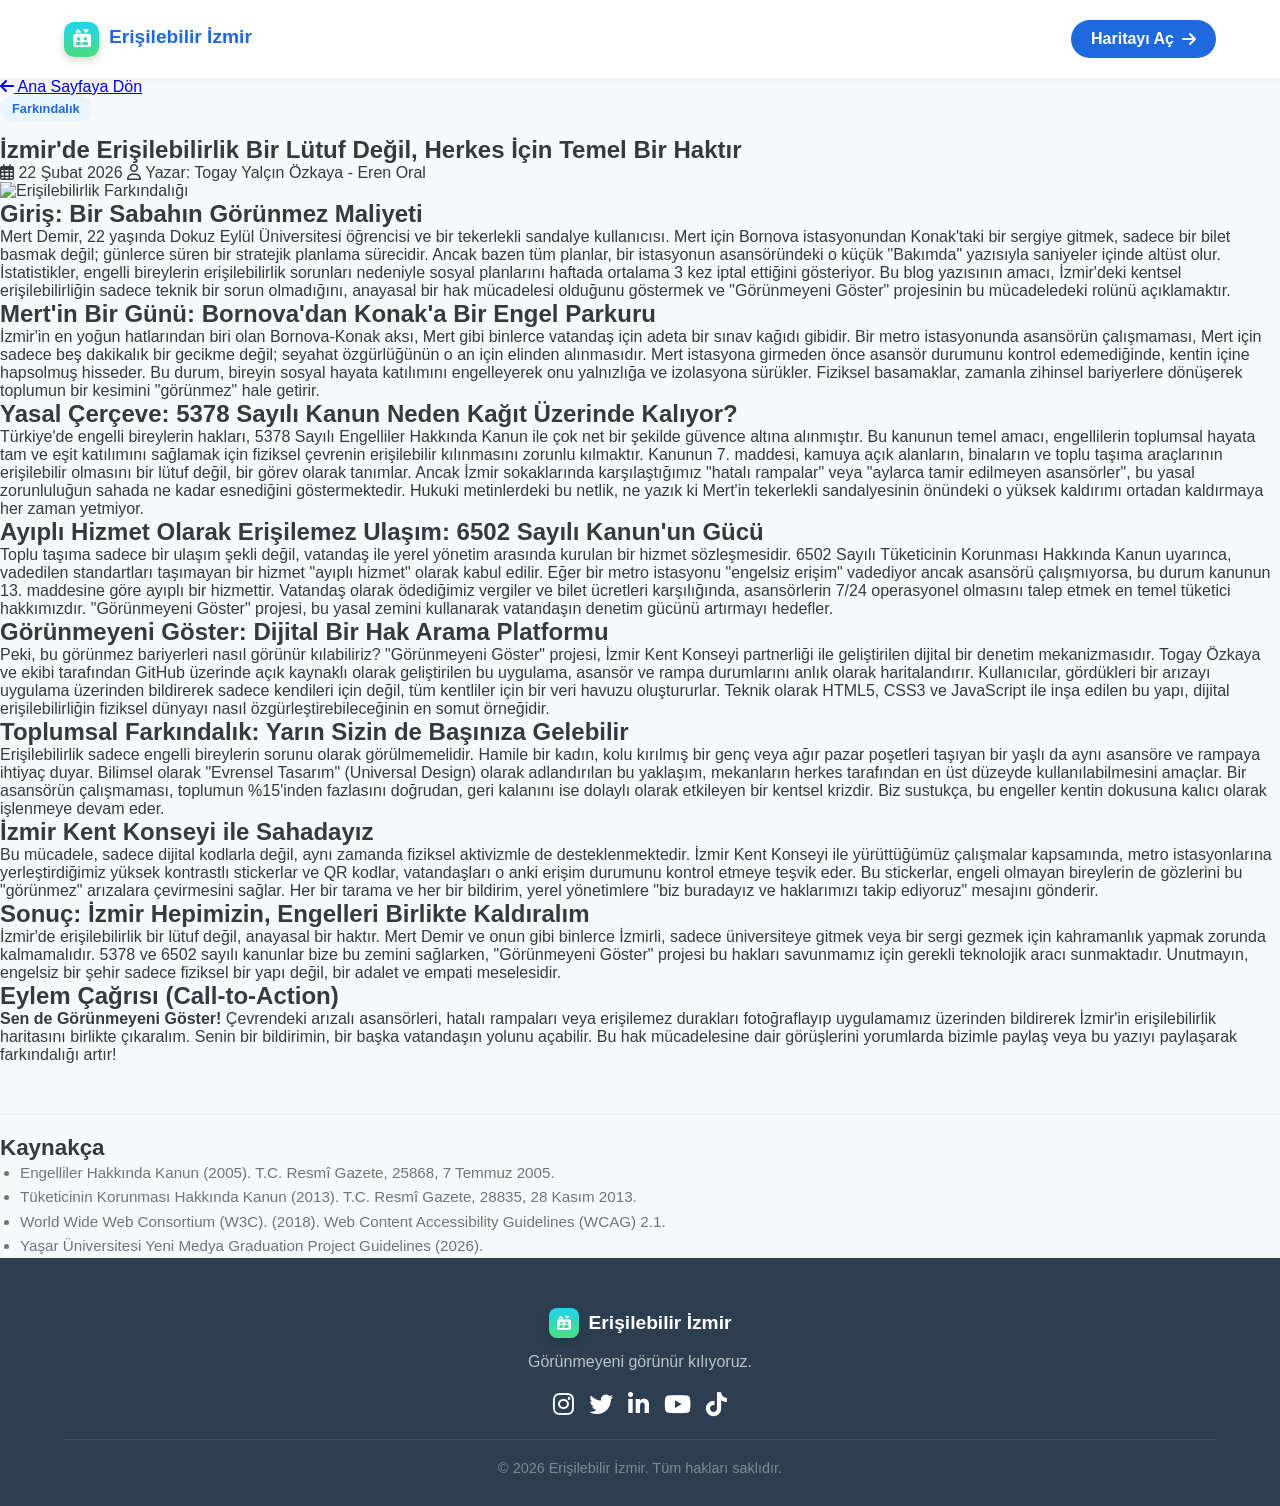
==== commit adf64a7d: "Update blog1.html" ====
--- a/blog1.html
+++ b/blog1.html
@@ -3,7 +3,7 @@
 <head>
     <meta charset="UTF-8">
     <meta name="viewport" content="width=device-width, initial-scale=1.0">
-    [_start]<title>İzmir'de Erişilebilirlik Bir Lütuf Değil, Herkes İçin Temel Bir Haktır  | Erişilebilir İzmir</title>
+    <title>İzmir'de Erişilebilirlik Bir Lütuf Değil, Herkes İçin Temel Bir Haktır | Erişilebilir İzmir</title>
     
     <link rel="stylesheet" href="https://cdnjs.cloudflare.com/ajax/libs/font-awesome/6.4.0/css/all.min.css">
     <link rel="stylesheet" href="style.css">
@@ -26,42 +26,50 @@
         <article class="blog-post">
             <span class="blog-tag" style="display: inline-block; background: #eaf6ff; color: #1e69de; padding: 5px 12px; border-radius: 20px; font-size: 0.8rem; font-weight: 600; margin-bottom: 15px;">Farkındalık</span>
             
-            <h1>İzmir'de Erişilebilirlik Bir Lütuf Değil, Herkes İçin Temel Bir Haktır </h1>
+            <h1>İzmir'de Erişilebilirlik Bir Lütuf Değil, Herkes İçin Temel Bir Haktır</h1>
             
             <div class="blog-meta">
                 <span><i class="far fa-calendar-alt"></i> 22 Şubat 2026</span>
-               <span><i class="far fa-user"></i> Yazar: Togay Yalçın Özkaya - Eren Oral </span>
+                <span><i class="far fa-user"></i> Yazar: Togay Yalçın Özkaya - Eren Oral</span>
             </div>
             
             <img src="https://images.unsplash.com/photo-1573385419999-5f2122c60c87?auto=format&fit=crop&w=1000&q=80" alt="Erişilebilirlik Farkındalığı">
             
             <div class="blog-text">
-               <h2>Giriş: Bir Sabahın Görünmez Maliyeti </h2>
-                <p>Mert Demir, 22 yaşında Dokuz Eylül Üniversitesi öğrencisi ve bir tekerlekli sandalye kullanıcısı.Mert için Bornova istasyonundan Konak'taki bir sergiye gitmek, sadece bir bilet basmak değil; günlerce süren bir stratejik planlama sürecidir. Ancak bazen tüm planlar, bir istasyonun asansöründeki o küçük "Bakımda" yazısıyla saniyeler içinde altüst olur. İstatistikler, engelli bireylerin erişilebilirlik sorunları nedeniyle sosyal planlarını haftada ortalama 3 kez iptal ettiğini gösteriyor. Bu blog yazısının amacı, İzmir'deki kentsel erişilebilirliğin sadece teknik bir sorun olmadığını, anayasal bir hak mücadelesi olduğunu göstermek ve "Görünmeyeni Göster" projesinin bu mücadeledeki rolünü açıklamaktır. </p>
+                <h2>Giriş: Bir Sabahın Görünmez Maliyeti</h2>
+                <p>Mert Demir, 22 yaşında Dokuz Eylül Üniversitesi öğrencisi ve bir tekerlekli sandalye kullanıcısı.  Mert için Bornova istasyonundan Konak'taki bir sergiye gitmek, sadece bir bilet basmak değil; günlerce süren bir stratejik planlama sürecidir.  Ancak bazen tüm planlar, bir istasyonun asansöründeki o küçük "Bakımda" yazısıyla saniyeler içinde altüst olur.  İstatistikler, engelli bireylerin erişilebilirlik sorunları nedeniyle sosyal planlarını haftada ortalama 3 kez iptal ettiğini gösteriyor.  Bu blog yazısının amacı, İzmir'deki kentsel erişilebilirliğin sadece teknik bir sorun olmadığını, anayasal bir hak mücadelesi olduğunu göstermek ve "Görünmeyeni Göster" projesinin bu mücadeledeki rolünü açıklamaktır. </p>
+                
+                <h2>Mert'in Bir Günü: Bornova'dan Konak'a Bir Engel Parkuru</h2>
+                <p>İzmir'in en yoğun hatlarından biri olan Bornova-Konak aksı, Mert gibi binlerce vatandaş için adeta bir sınav kağıdı gibidir.  Bir metro istasyonunda asansörün çalışmaması, Mert için sadece beş dakikalık bir gecikme değil; seyahat özgürlüğünün o an için elinden alınmasıdır.  Mert istasyona girmeden önce asansör durumunu kontrol edemediğinde, kentin içine hapsolmuş hisseder.  Bu durum, bireyin sosyal hayata katılımını engelleyerek onu yalnızlığa ve izolasyona sürükler.  Fiziksel basamaklar, zamanla zihinsel bariyerlere dönüşerek toplumun bir kesimini "görünmez" hale getirir. </p>
 
-               <h2>Mert'in Bir Günü: Bornova'dan Konak'a Bir Engel Parkuru </h2>
-               <p>İzmir'in en yoğun hatlarından biri olan Bornova-Konak aksı, Mert gibi binlerce vatandaş için adeta bir sınav kağıdı gibidir. Bir metro istasyonunda asansörün çalışmaması, Mert için sadece beş dakikalık bir gecikme değil; seyahat özgürlüğünün o an için elinden alınmasıdır. Mert istasyona girmeden önce asansör durumunu kontrol edemediğinde, kentin içine hapsolmuş hisseder. Bu durum, bireyin sosyal hayata katılımını engelleyerek onu yalnızlığa ve izolasyona sürükler. Fiziksel basamaklar, zamanla zihinsel bariyerlere dönüşerek toplumun bir kesimini "görünmez" hale getirir.</p>
+                <h2>Yasal Çerçeve: 5378 Sayılı Kanun Neden Kağıt Üzerinde Kalıyor?</h2>
+                <p>Türkiye'de engelli bireylerin hakları, 5378 Sayılı Engelliler Hakkında Kanun ile çok net bir şekilde güvence altına alınmıştır.  Bu kanunun temel amacı, engellilerin toplumsal hayata tam ve eşit katılımını sağlamak için fiziksel çevrenin erişilebilir kılınmasını zorunlu kılmaktır.  Kanunun 7. maddesi, kamuya açık alanların, binaların ve toplu taşıma araçlarının erişilebilir olmasını bir lütuf değil, bir görev olarak tanımlar.  Ancak İzmir sokaklarında karşılaştığımız "hatalı rampalar" veya "aylarca tamir edilmeyen asansörler", bu yasal zorunluluğun sahada ne kadar esnediğini göstermektedir.  Hukuki metinlerdeki bu netlik, ne yazık ki Mert'in tekerlekli sandalyesinin önündeki o yüksek kaldırımı ortadan kaldırmaya her zaman yetmiyor. </p>
 
-                <h2>Yasal Çerçeve: 5378 Sayılı Kanun Neden Kağıt Üzerinde Kalıyor? </h2>
-                <p>Türkiye'de engelli bireylerin hakları, 5378 Sayılı Engelliler Hakkında Kanun ile çok net bir şekilde güvence altına alınmıştır. Bu kanunun temel amacı, engellilerin toplumsal hayata tam ve eşit katılımını sağlamak için fiziksel çevrenin erişilebilir kılınmasını zorunlu kılmaktır. Kanunun 7. maddesi, kamuya açık alanların, binaların ve toplu taşıma araçlarının erişilebilir olmasını bir lütuf değil, bir görev olarak tanımlar. Ancak İzmir sokaklarında karşılaştığımız "hatalı rampalar" veya "aylarca tamir edilmeyen asansörler", bu yasal zorunluluğun sahada ne kadar esnediğini göstermektedir. Hukuki metinlerdeki bu netlik, ne yazık ki Mert'in tekerlekli sandalyesinin önündeki o yüksek kaldırımı ortadan kaldırmaya her zaman yetmiyor. </p>
+                <h2>Ayıplı Hizmet Olarak Erişilemez Ulaşım: 6502 Sayılı Kanun'un Gücü</h2>
+                <p>Toplu taşıma sadece bir ulaşım şekli değil, vatandaş ile yerel yönetim arasında kurulan bir hizmet sözleşmesidir.  6502 Sayılı Tüketicinin Korunması Hakkında Kanun uyarınca, vadedilen standartları taşımayan bir hizmet "ayıplı hizmet" olarak kabul edilir.  Eğer bir metro istasyonu "engelsiz erişim" vadediyor ancak asansörü çalışmıyorsa, bu durum kanunun 13. maddesine göre ayıplı bir hizmettir.  Vatandaş olarak ödediğimiz vergiler ve bilet ücretleri karşılığında, asansörlerin 7/24 operasyonel olmasını talep etmek en temel tüketici hakkımızdır.  "Görünmeyeni Göster" projesi, bu yasal zemini kullanarak vatandaşın denetim gücünü artırmayı hedefler. </p>
 
-                <h2>Ayıplı Hizmet Olarak Erişilemez Ulaşım: 6502 Sayılı Kanun'un Gücü </h2>
-                <p>Toplu taşıma sadece bir ulaşım şekli değil, vatandaş ile yerel yönetim arasında kurulan bir hizmet sözleşmesidir. 6502 Sayılı Tüketicinin Korunması Hakkında Kanun uyarınca, vadedilen standartları taşımayan bir hizmet "ayıplı hizmet" olarak kabul edilir. Eğer bir metro istasyonu "engelsiz erişim" vadediyor ancak asansörü çalışmıyorsa, bu durum kanunun 13. maddesine göre ayıplı bir hizmettir. Vatandaş olarak ödediğimiz vergiler ve bilet ücretleri karşılığında, asansörlerin 7/24 operasyonel olmasını talep etmek en temel tüketici hakkımızdır. "Görünmeyeni Göster" projesi, bu yasal zemini kullanarak vatandaşın denetim gücünü artırmayı hedefler. </p>
+                <h2>Görünmeyeni Göster: Dijital Bir Hak Arama Platformu</h2>
+                <p>Peki, bu görünmez bariyerleri nasıl görünür kılabiliriz? "Görünmeyeni Göster" projesi, İzmir Kent Konseyi partnerliği ile geliştirilen dijital bir denetim mekanizmasıdır.  Togay Özkaya ve ekibi tarafından GitHub üzerinde açık kaynaklı olarak geliştirilen bu uygulama, asansör ve rampa durumlarını anlık olarak haritalandırır.  Kullanıcılar, gördükleri bir arızayı uygulama üzerinden bildirerek sadece kendileri için değil, tüm kentliler için bir veri havuzu oluştururlar.  Teknik olarak HTML5, CSS3 ve JavaScript ile inşa edilen bu yapı, dijital erişilebilirliğin fiziksel dünyayı nasıl özgürleştirebileceğinin en somut örneğidir. </p>
 
-               <h2>Görünmeyeni Göster: Dijital Bir Hak Arama Platformu </h2>
-                <p>Peki, bu görünmez bariyerleri nasıl görünür kılabiliriz? "Görünmeyeni Göster" projesi, İzmir Kent Konseyi partnerliği ile geliştirilen dijital bir denetim mekanizmasıdır. Togay Özkaya ve ekibi tarafından GitHub üzerinde açık kaynaklı olarak geliştirilen bu uygulama, asansör ve rampa durumlarını anlık olarak haritalandırır. Kullanıcılar, gördükleri bir arızayı uygulama üzerinden bildirerek sadece kendileri için değil, tüm kentliler için bir veri havuzu oluştururlar. Teknik olarak HTML5, CSS3 ve JavaScript ile inşa edilen bu yapı, dijital erişilebilirliğin fiziksel dünyayı nasıl özgürleştirebileceğinin en somut örneğidir.</p>
+                <h2>Toplumsal Farkındalık: Yarın Sizin de Başınıza Gelebilir</h2>
+                <p>Erişilebilirlik sadece engelli bireylerin sorunu olarak görülmemelidir. Hamile bir kadın, kolu kırılmış bir genç veya ağır pazar poşetleri taşıyan bir yaşlı da aynı asansöre ve rampaya ihtiyaç duyar.  Bilimsel olarak "Evrensel Tasarım" (Universal Design) olarak adlandırılan bu yaklaşım, mekanların herkes tarafından en üst düzeyde kullanılabilmesini amaçlar.  Bir asansörün çalışmaması, toplumun %15'inden fazlasını doğrudan, geri kalanını ise dolaylı olarak etkileyen bir kentsel krizdir.  Biz sustukça, bu engeller kentin dokusuna kalıcı olarak işlenmeye devam eder. </p>
 
-                <h2>Toplumsal Farkındalık: Yarın Sizin de Başınıza Gelebilir </h2>
-                <p>Erişilebilirlik sadece engelli bireylerin sorunu olarak görülmemelidir. Hamile bir kadın, kolu kırılmış bir genç veya ağır pazar poşetleri taşıyan bir yaşlı da aynı asansöre ve rampaya ihtiyaç duyar. Bilimsel olarak "Evrensel Tasarım" (Universal Design) olarak adlandırılan bu yaklaşım, mekanların herkes tarafından en üst düzeyde kullanılabilmesini amaçlar. Bir asansörün çalışmaması, toplumun %15'inden fazlasını doğrudan, geri kalanını ise dolaylı olarak etkileyen bir kentsel krizdir. Biz sustukça, bu engeller kentin dokusuna kalıcı olarak işlenmeye devam eder. </p>
+                <h2>İzmir Kent Konseyi ile Sahadayız</h2>
+                <p>Bu mücadele, sadece dijital kodlarla değil, aynı zamanda fiziksel aktivizmle de desteklenmektedir.  İzmir Kent Konseyi ile yürüttüğümüz çalışmalar kapsamında, metro istasyonlarına yerleştirdiğimiz yüksek kontrastlı stickerlar ve QR kodlar, vatandaşları o anki erişim durumunu kontrol etmeye teşvik eder.  Bu stickerlar, engeli olmayan bireylerin de gözlerini bu "görünmez" arızalara çevirmesini sağlar. Her bir tarama ve her bir bildirim, yerel yönetimlere "biz buradayız ve haklarımızı takip ediyoruz" mesajını gönderir. </p>
 
-                <h2>İzmir Kent Konseyi ile Sahadayız </h2>
-                <p>Bu mücadele, sadece dijital kodlarla değil, aynı zamanda fiziksel aktivizmle de desteklenmektedir. İzmir Kent Konseyi ile yürüttüğümüz çalışmalar kapsamında, metro istasyonlarına yerleştirdiğimiz yüksek kontrastlı stickerlar ve QR kodlar, vatandaşları o anki erişim durumunu kontrol etmeye teşvik eder. Bu stickerlar, engeli olmayan bireylerin de gözlerini bu "görünmez" arızalara çevirmesini sağlar. Her bir tarama ve her bir bildirim, yerel yönetimlere "biz buradayız ve haklarımızı takip ediyoruz" mesajını gönderir. </p>
+                <h2>Sonuç: İzmir Hepimizin, Engelleri Birlikte Kaldıralım</h2>
+                <p>İzmir'de erişilebilirlik bir lütuf değil, anayasal bir haktır. Mert Demir ve onun gibi binlerce İzmirli, sadece üniversiteye gitmek veya bir sergi gezmek için kahramanlık yapmak zorunda kalmamalıdır.  5378 ve 6502 sayılı kanunlar bize bu zemini sağlarken, "Görünmeyeni Göster" projesi bu hakları savunmamız için gerekli teknolojik aracı sunmaktadır.  Unutmayın, engelsiz bir şehir sadece fiziksel bir yapı değil, bir adalet ve empati meselesidir. </p>
 
-                <h2>Sonuç: İzmir Hepimizin, Engelleri Birlikte Kaldıralım </h2>
-                <p>İzmir'de erişilebilirlik bir lütuf değil, anayasal bir haktır. Mert Demir ve onun gibi binlerce İzmirli, sadece üniversiteye gitmek veya bir sergi gezmek için kahramanlık yapmak zorunda kalmamalıdır. 5378 ve 6502 sayılı kanunlar bize bu zemini sağlarken, "Görünmeyeni Göster" projesi bu hakları savunmamız için gerekli teknolojik aracı sunmaktadır. Unutmayın, engelsiz bir şehir sadece fiziksel bir yapı değil, bir adalet ve empati meselesidir. </p>
+                <h2>Eylem Çağrısı (Call-to-Action)</h2>
+                <p><b>Sen de Görünmeyeni Göster!</b> Çevrendeki arızalı asansörleri, hatalı rampaları veya erişilemez durakları fotoğraflayıp uygulamamız üzerinden bildirerek İzmir'in erişilebilirlik haritasını birlikte çıkaralım.  Senin bir bildirimin, bir başka vatandaşın yolunu açabilir. Bu hak mücadelesine dair görüşlerini yorumlarda bizimle paylaş veya bu yazıyı paylaşarak farkındalığı artır! </p>
 
-                <h2>Eylem Çağrısı (Call-to-Action) </h2>
-                <p><b>Sen de Görünmeyeni Göster!</b> Çevrendeki arızalı asansörleri, hatalı rampaları veya erişilemez durakları fotoğraflayıp uygulamamız üzerinden bildirerek İzmir'in erişilebilirlik haritasını birlikte çıkaralım. Senin bir bildirimin, bir başka vatandaşın yolunu açabilir. Bu hak mücadelesine dair görüşlerini yorumlarda bizimle paylaş veya bu yazıyı paylaşarak farkındalığı artır! </p>
+                <h2 style="margin-top: 50px; font-size: 1.4rem; border-top: 1px solid #eee; padding-top: 20px;">Kaynakça</h2>
+                <ul style="color: var(--text-muted); font-size: 0.95rem; line-height: 1.6; padding-left: 20px;">
+                    <li>Engelliler Hakkında Kanun (2005). T.C. Resmî Gazete, 25868, 7 Temmuz 2005. </li>
+                    <li>Tüketicinin Korunması Hakkında Kanun (2013). T.C. Resmî Gazete, 28835, 28 Kasım 2013. </li>
+                    <li>World Wide Web Consortium (W3C). (2018). Web Content Accessibility Guidelines (WCAG) 2.1. </li>
+                    <li>Yaşar Üniversitesi Yeni Medya Graduation Project Guidelines (2026). </li>
+                </ul>
             </div>
         </article>
     </main>
@@ -72,6 +80,13 @@
             <h2 style="font-size: 1.2rem;">Erişilebilir İzmir</h2>
         </div>
         <p style="color: #bdc3c7; margin-bottom: 20px;">Görünmeyeni görünür kılıyoruz.</p>
+        <div class="social-links" style="display: flex; justify-content: center; gap: 15px; margin-bottom: 20px;">
+            <a href="https://www.instagram.com/gorunmeyenigoster/" target="_blank" rel="noopener noreferrer" aria-label="Instagram" style="color: white; font-size: 1.5rem; text-decoration: none;"><i class="fab fa-instagram"></i></a>
+            <a href="#" aria-label="Twitter" style="color: white; font-size: 1.5rem; text-decoration: none;"><i class="fab fa-twitter"></i></a>
+            <a href="#" aria-label="LinkedIn" style="color: white; font-size: 1.5rem; text-decoration: none;"><i class="fab fa-linkedin-in"></i></a>
+            <a href="#" aria-label="YouTube" style="color: white; font-size: 1.5rem; text-decoration: none;"><i class="fab fa-youtube"></i></a>
+            <a href="#" aria-label="TikTok" style="color: white; font-size: 1.5rem; text-decoration: none;"><i class="fab fa-tiktok"></i></a>
+        </div>
         <div class="copyright" style="color: #7f8c8d; font-size: 0.9rem; border-top: 1px solid rgba(255,255,255,0.1); padding-top: 20px;">© 2026 Erişilebilir İzmir. Tüm hakları saklıdır.</div>
     </footer>
 
@@ -90,7 +105,6 @@
             document.title = document.title.replace(/\/g, '');
         }
         
-        // Sayfa yüklenir yüklenmez kaynak işaretlerini anında siler
         cleanCitations();
     </script>
 </body>
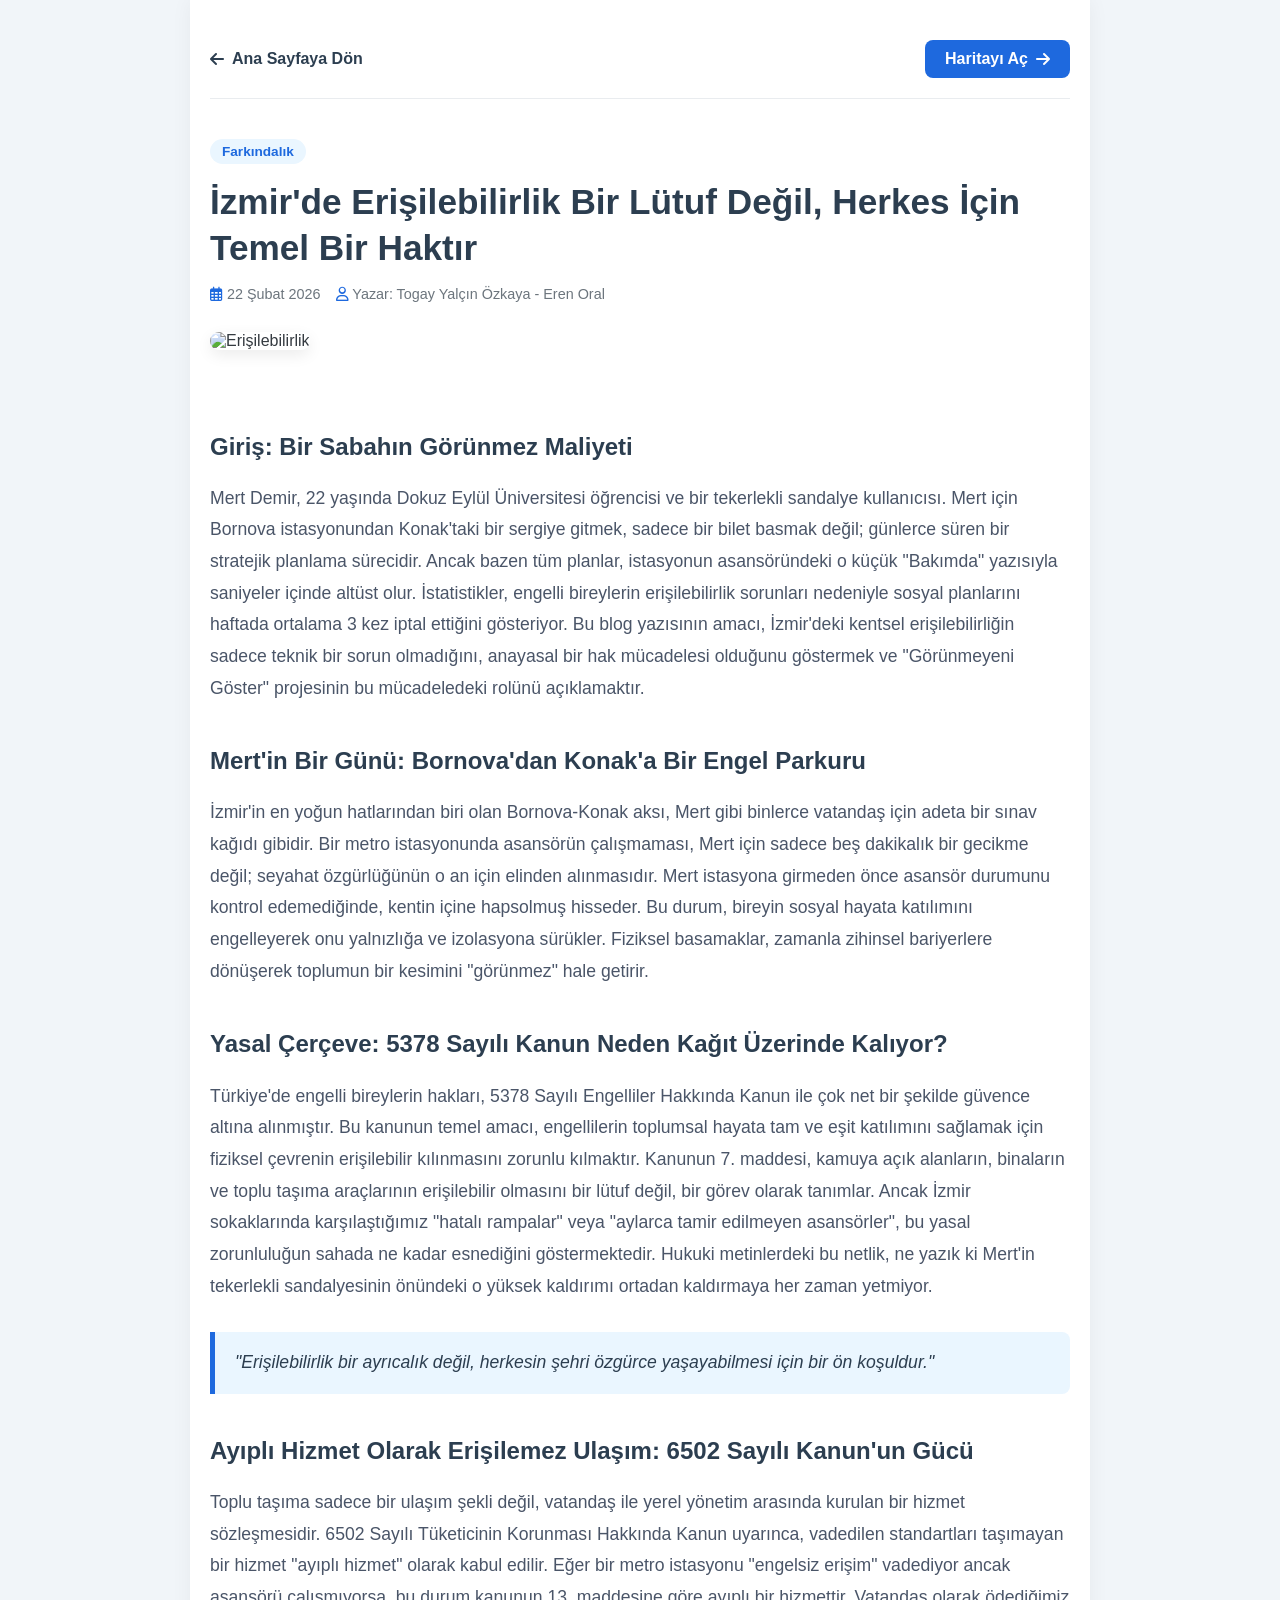
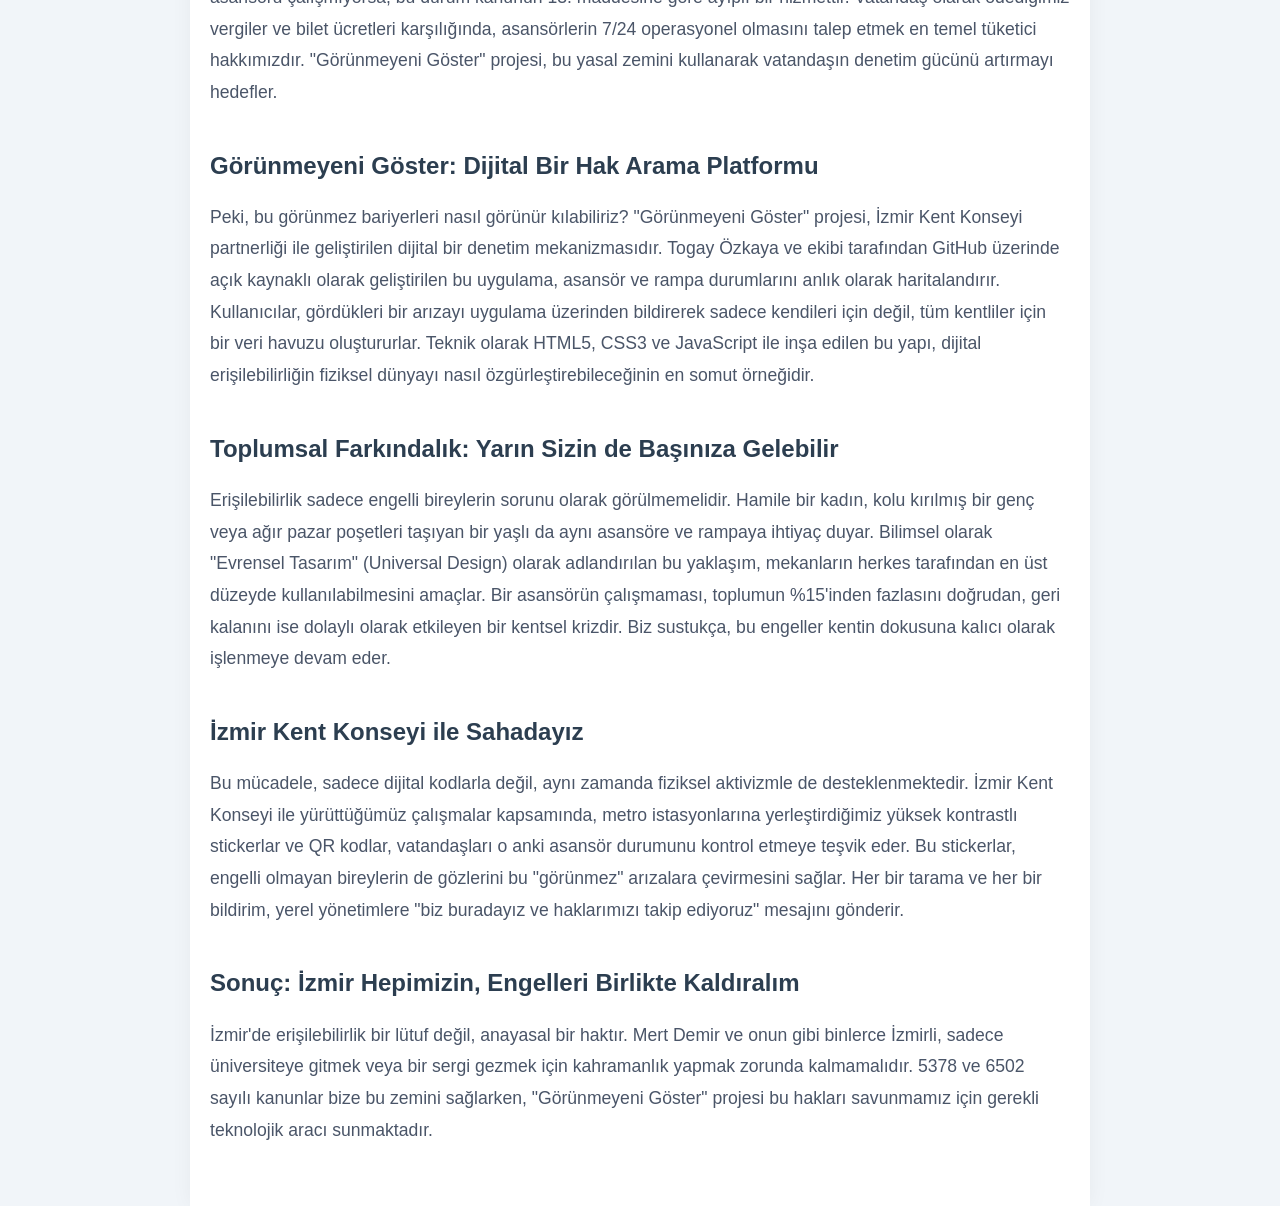
==== commit bd68e8a9: "Update blog1.html" ====
--- a/blog1.html
+++ b/blog1.html
@@ -3,109 +3,59 @@
 <head>
     <meta charset="UTF-8">
     <meta name="viewport" content="width=device-width, initial-scale=1.0">
-    <title>İzmir'de Erişilebilirlik Bir Lütuf Değil, Herkes İçin Temel Bir Haktır | Erişilebilir İzmir</title>
-    
+    <title>İzmir'de Erişilebilirlik Bir Lütuf Değil, Herkes İçin Temel Bir Haktır | Visi Blog</title>
     <link rel="stylesheet" href="https://cdnjs.cloudflare.com/ajax/libs/font-awesome/6.4.0/css/all.min.css">
-    <link rel="stylesheet" href="style.css">
+    <link rel="stylesheet" href="style.css?v=14">
 </head>
-<body class="blog-page">
+<body style="background-color: #f1f5f9;">
 
-    <header style="position: sticky; top: 0; z-index: 100; background: white; padding: 20px 5%; display: flex; justify-content: space-between; align-items: center; box-shadow: 0 2px 10px rgba(0,0,0,0.05);">
-        <a href="index.html" class="brand" style="display: flex; align-items: center; gap: 10px; text-decoration: none; color: inherit;">
-            <div class="logo-box" style="width: 35px; height: 35px; background: linear-gradient(180deg, #22d3ee 0%, #4ade80 100%); border-radius: 10px; display: flex; justify-content: center; align-items: center; color: white; font-size: 18px;"><i class="fas fa-elevator"></i></div>
-            <h1 class="brand-title" style="font-size: 1.2rem; font-weight: 800; color: #1e69de;">Erişilebilir İzmir</h1>
-        </a>
-        <a href="harita.html" class="btn-header" style="background: #1e69de; color: white; padding: 10px 20px; border-radius: 30px; text-decoration: none; font-weight: 600; display: flex; align-items: center; gap: 8px;">
-            <span>Haritayı Aç</span> <i class="fas fa-arrow-right"></i>
-        </a>
-    </header>
+    <div class="blog-page-container">
+        
+        <nav class="blog-nav">
+            <a href="index.html" class="btn-home"><i class="fas fa-arrow-left"></i> Ana Sayfaya Dön</a>
+            <a href="harita.html" class="btn-map">Haritayı Aç <i class="fas fa-arrow-right"></i></a>
+        </nav>
 
-    <main class="blog-post-container">
-        <a href="index.html" class="back-link"><i class="fas fa-arrow-left"></i> Ana Sayfaya Dön</a>
-        
-        <article class="blog-post">
-            <span class="blog-tag" style="display: inline-block; background: #eaf6ff; color: #1e69de; padding: 5px 12px; border-radius: 20px; font-size: 0.8rem; font-weight: 600; margin-bottom: 15px;">Farkındalık</span>
-            
-            <h1>İzmir'de Erişilebilirlik Bir Lütuf Değil, Herkes İçin Temel Bir Haktır</h1>
+        <article>
+            <span class="blog-category">Farkındalık</span>
+            <h1 class="blog-title">İzmir'de Erişilebilirlik Bir Lütuf Değil, Herkes İçin Temel Bir Haktır</h1>
             
             <div class="blog-meta">
                 <span><i class="far fa-calendar-alt"></i> 22 Şubat 2026</span>
                 <span><i class="far fa-user"></i> Yazar: Togay Yalçın Özkaya - Eren Oral</span>
             </div>
-            
-            <img src="https://images.unsplash.com/photo-1573385419999-5f2122c60c87?auto=format&fit=crop&w=1000&q=80" alt="Erişilebilirlik Farkındalığı">
-            
-            <div class="blog-text">
-                <h2>Giriş: Bir Sabahın Görünmez Maliyeti</h2>
-                <p>Mert Demir, 22 yaşında Dokuz Eylül Üniversitesi öğrencisi ve bir tekerlekli sandalye kullanıcısı.  Mert için Bornova istasyonundan Konak'taki bir sergiye gitmek, sadece bir bilet basmak değil; günlerce süren bir stratejik planlama sürecidir.  Ancak bazen tüm planlar, bir istasyonun asansöründeki o küçük "Bakımda" yazısıyla saniyeler içinde altüst olur.  İstatistikler, engelli bireylerin erişilebilirlik sorunları nedeniyle sosyal planlarını haftada ortalama 3 kez iptal ettiğini gösteriyor.  Bu blog yazısının amacı, İzmir'deki kentsel erişilebilirliğin sadece teknik bir sorun olmadığını, anayasal bir hak mücadelesi olduğunu göstermek ve "Görünmeyeni Göster" projesinin bu mücadeledeki rolünü açıklamaktır. </p>
-                
-                <h2>Mert'in Bir Günü: Bornova'dan Konak'a Bir Engel Parkuru</h2>
-                <p>İzmir'in en yoğun hatlarından biri olan Bornova-Konak aksı, Mert gibi binlerce vatandaş için adeta bir sınav kağıdı gibidir.  Bir metro istasyonunda asansörün çalışmaması, Mert için sadece beş dakikalık bir gecikme değil; seyahat özgürlüğünün o an için elinden alınmasıdır.  Mert istasyona girmeden önce asansör durumunu kontrol edemediğinde, kentin içine hapsolmuş hisseder.  Bu durum, bireyin sosyal hayata katılımını engelleyerek onu yalnızlığa ve izolasyona sürükler.  Fiziksel basamaklar, zamanla zihinsel bariyerlere dönüşerek toplumun bir kesimini "görünmez" hale getirir. </p>
 
-                <h2>Yasal Çerçeve: 5378 Sayılı Kanun Neden Kağıt Üzerinde Kalıyor?</h2>
-                <p>Türkiye'de engelli bireylerin hakları, 5378 Sayılı Engelliler Hakkında Kanun ile çok net bir şekilde güvence altına alınmıştır.  Bu kanunun temel amacı, engellilerin toplumsal hayata tam ve eşit katılımını sağlamak için fiziksel çevrenin erişilebilir kılınmasını zorunlu kılmaktır.  Kanunun 7. maddesi, kamuya açık alanların, binaların ve toplu taşıma araçlarının erişilebilir olmasını bir lütuf değil, bir görev olarak tanımlar.  Ancak İzmir sokaklarında karşılaştığımız "hatalı rampalar" veya "aylarca tamir edilmeyen asansörler", bu yasal zorunluluğun sahada ne kadar esnediğini göstermektedir.  Hukuki metinlerdeki bu netlik, ne yazık ki Mert'in tekerlekli sandalyesinin önündeki o yüksek kaldırımı ortadan kaldırmaya her zaman yetmiyor. </p>
+            <img src="https://images.unsplash.com/photo-1598367980313-1e9a3b6f00db?ixlib=rb-4.0.3&auto=format&fit=crop&w=1200&q=80" alt="Erişilebilirlik" class="blog-hero-image">
 
-                <h2>Ayıplı Hizmet Olarak Erişilemez Ulaşım: 6502 Sayılı Kanun'un Gücü</h2>
-                <p>Toplu taşıma sadece bir ulaşım şekli değil, vatandaş ile yerel yönetim arasında kurulan bir hizmet sözleşmesidir.  6502 Sayılı Tüketicinin Korunması Hakkında Kanun uyarınca, vadedilen standartları taşımayan bir hizmet "ayıplı hizmet" olarak kabul edilir.  Eğer bir metro istasyonu "engelsiz erişim" vadediyor ancak asansörü çalışmıyorsa, bu durum kanunun 13. maddesine göre ayıplı bir hizmettir.  Vatandaş olarak ödediğimiz vergiler ve bilet ücretleri karşılığında, asansörlerin 7/24 operasyonel olmasını talep etmek en temel tüketici hakkımızdır.  "Görünmeyeni Göster" projesi, bu yasal zemini kullanarak vatandaşın denetim gücünü artırmayı hedefler. </p>
+            <div class="blog-content">
+                <h3>Giriş: Bir Sabahın Görünmez Maliyeti</h3>
+                <p>Mert Demir, 22 yaşında Dokuz Eylül Üniversitesi öğrencisi ve bir tekerlekli sandalye kullanıcısı. Mert için Bornova istasyonundan Konak'taki bir sergiye gitmek, sadece bir bilet basmak değil; günlerce süren bir stratejik planlama sürecidir. Ancak bazen tüm planlar, istasyonun asansöründeki o küçük "Bakımda" yazısıyla saniyeler içinde altüst olur. İstatistikler, engelli bireylerin erişilebilirlik sorunları nedeniyle sosyal planlarını haftada ortalama 3 kez iptal ettiğini gösteriyor. Bu blog yazısının amacı, İzmir'deki kentsel erişilebilirliğin sadece teknik bir sorun olmadığını, anayasal bir hak mücadelesi olduğunu göstermek ve "Görünmeyeni Göster" projesinin bu mücadeledeki rolünü açıklamaktır.</p>
 
-                <h2>Görünmeyeni Göster: Dijital Bir Hak Arama Platformu</h2>
-                <p>Peki, bu görünmez bariyerleri nasıl görünür kılabiliriz? "Görünmeyeni Göster" projesi, İzmir Kent Konseyi partnerliği ile geliştirilen dijital bir denetim mekanizmasıdır.  Togay Özkaya ve ekibi tarafından GitHub üzerinde açık kaynaklı olarak geliştirilen bu uygulama, asansör ve rampa durumlarını anlık olarak haritalandırır.  Kullanıcılar, gördükleri bir arızayı uygulama üzerinden bildirerek sadece kendileri için değil, tüm kentliler için bir veri havuzu oluştururlar.  Teknik olarak HTML5, CSS3 ve JavaScript ile inşa edilen bu yapı, dijital erişilebilirliğin fiziksel dünyayı nasıl özgürleştirebileceğinin en somut örneğidir. </p>
+                <h3>Mert'in Bir Günü: Bornova'dan Konak'a Bir Engel Parkuru</h3>
+                <p>İzmir'in en yoğun hatlarından biri olan Bornova-Konak aksı, Mert gibi binlerce vatandaş için adeta bir sınav kağıdı gibidir. Bir metro istasyonunda asansörün çalışmaması, Mert için sadece beş dakikalık bir gecikme değil; seyahat özgürlüğünün o an için elinden alınmasıdır. Mert istasyona girmeden önce asansör durumunu kontrol edemediğinde, kentin içine hapsolmuş hisseder. Bu durum, bireyin sosyal hayata katılımını engelleyerek onu yalnızlığa ve izolasyona sürükler. Fiziksel basamaklar, zamanla zihinsel bariyerlere dönüşerek toplumun bir kesimini "görünmez" hale getirir.</p>
 
-                <h2>Toplumsal Farkındalık: Yarın Sizin de Başınıza Gelebilir</h2>
-                <p>Erişilebilirlik sadece engelli bireylerin sorunu olarak görülmemelidir. Hamile bir kadın, kolu kırılmış bir genç veya ağır pazar poşetleri taşıyan bir yaşlı da aynı asansöre ve rampaya ihtiyaç duyar.  Bilimsel olarak "Evrensel Tasarım" (Universal Design) olarak adlandırılan bu yaklaşım, mekanların herkes tarafından en üst düzeyde kullanılabilmesini amaçlar.  Bir asansörün çalışmaması, toplumun %15'inden fazlasını doğrudan, geri kalanını ise dolaylı olarak etkileyen bir kentsel krizdir.  Biz sustukça, bu engeller kentin dokusuna kalıcı olarak işlenmeye devam eder. </p>
+                <h3>Yasal Çerçeve: 5378 Sayılı Kanun Neden Kağıt Üzerinde Kalıyor?</h3>
+                <p>Türkiye'de engelli bireylerin hakları, 5378 Sayılı Engelliler Hakkında Kanun ile çok net bir şekilde güvence altına alınmıştır. Bu kanunun temel amacı, engellilerin toplumsal hayata tam ve eşit katılımını sağlamak için fiziksel çevrenin erişilebilir kılınmasını zorunlu kılmaktır. Kanunun 7. maddesi, kamuya açık alanların, binaların ve toplu taşıma araçlarının erişilebilir olmasını bir lütuf değil, bir görev olarak tanımlar. Ancak İzmir sokaklarında karşılaştığımız "hatalı rampalar" veya "aylarca tamir edilmeyen asansörler", bu yasal zorunluluğun sahada ne kadar esnediğini göstermektedir. Hukuki metinlerdeki bu netlik, ne yazık ki Mert'in tekerlekli sandalyesinin önündeki o yüksek kaldırımı ortadan kaldırmaya her zaman yetmiyor.</p>
 
-                <h2>İzmir Kent Konseyi ile Sahadayız</h2>
-                <p>Bu mücadele, sadece dijital kodlarla değil, aynı zamanda fiziksel aktivizmle de desteklenmektedir.  İzmir Kent Konseyi ile yürüttüğümüz çalışmalar kapsamında, metro istasyonlarına yerleştirdiğimiz yüksek kontrastlı stickerlar ve QR kodlar, vatandaşları o anki erişim durumunu kontrol etmeye teşvik eder.  Bu stickerlar, engeli olmayan bireylerin de gözlerini bu "görünmez" arızalara çevirmesini sağlar. Her bir tarama ve her bir bildirim, yerel yönetimlere "biz buradayız ve haklarımızı takip ediyoruz" mesajını gönderir. </p>
+                <blockquote>"Erişilebilirlik bir ayrıcalık değil, herkesin şehri özgürce yaşayabilmesi için bir ön koşuldur."</blockquote>
 
-                <h2>Sonuç: İzmir Hepimizin, Engelleri Birlikte Kaldıralım</h2>
-                <p>İzmir'de erişilebilirlik bir lütuf değil, anayasal bir haktır. Mert Demir ve onun gibi binlerce İzmirli, sadece üniversiteye gitmek veya bir sergi gezmek için kahramanlık yapmak zorunda kalmamalıdır.  5378 ve 6502 sayılı kanunlar bize bu zemini sağlarken, "Görünmeyeni Göster" projesi bu hakları savunmamız için gerekli teknolojik aracı sunmaktadır.  Unutmayın, engelsiz bir şehir sadece fiziksel bir yapı değil, bir adalet ve empati meselesidir. </p>
+                <h3>Ayıplı Hizmet Olarak Erişilemez Ulaşım: 6502 Sayılı Kanun'un Gücü</h3>
+                <p>Toplu taşıma sadece bir ulaşım şekli değil, vatandaş ile yerel yönetim arasında kurulan bir hizmet sözleşmesidir. 6502 Sayılı Tüketicinin Korunması Hakkında Kanun uyarınca, vadedilen standartları taşımayan bir hizmet "ayıplı hizmet" olarak kabul edilir. Eğer bir metro istasyonu "engelsiz erişim" vadediyor ancak asansörü çalışmıyorsa, bu durum kanunun 13. maddesine göre ayıplı bir hizmettir. Vatandaş olarak ödediğimiz vergiler ve bilet ücretleri karşılığında, asansörlerin 7/24 operasyonel olmasını talep etmek en temel tüketici hakkımızdır. "Görünmeyeni Göster" projesi, bu yasal zemini kullanarak vatandaşın denetim gücünü artırmayı hedefler.</p>
 
-                <h2>Eylem Çağrısı (Call-to-Action)</h2>
-                <p><b>Sen de Görünmeyeni Göster!</b> Çevrendeki arızalı asansörleri, hatalı rampaları veya erişilemez durakları fotoğraflayıp uygulamamız üzerinden bildirerek İzmir'in erişilebilirlik haritasını birlikte çıkaralım.  Senin bir bildirimin, bir başka vatandaşın yolunu açabilir. Bu hak mücadelesine dair görüşlerini yorumlarda bizimle paylaş veya bu yazıyı paylaşarak farkındalığı artır! </p>
+                <h3>Görünmeyeni Göster: Dijital Bir Hak Arama Platformu</h3>
+                <p>Peki, bu görünmez bariyerleri nasıl görünür kılabiliriz? "Görünmeyeni Göster" projesi, İzmir Kent Konseyi partnerliği ile geliştirilen dijital bir denetim mekanizmasıdır. Togay Özkaya ve ekibi tarafından GitHub üzerinde açık kaynaklı olarak geliştirilen bu uygulama, asansör ve rampa durumlarını anlık olarak haritalandırır. Kullanıcılar, gördükleri bir arızayı uygulama üzerinden bildirerek sadece kendileri için değil, tüm kentliler için bir veri havuzu oluştururlar. Teknik olarak HTML5, CSS3 ve JavaScript ile inşa edilen bu yapı, dijital erişilebilirliğin fiziksel dünyayı nasıl özgürleştirebileceğinin en somut örneğidir.</p>
 
-                <h2 style="margin-top: 50px; font-size: 1.4rem; border-top: 1px solid #eee; padding-top: 20px;">Kaynakça</h2>
-                <ul style="color: var(--text-muted); font-size: 0.95rem; line-height: 1.6; padding-left: 20px;">
-                    <li>Engelliler Hakkında Kanun (2005). T.C. Resmî Gazete, 25868, 7 Temmuz 2005. </li>
-                    <li>Tüketicinin Korunması Hakkında Kanun (2013). T.C. Resmî Gazete, 28835, 28 Kasım 2013. </li>
-                    <li>World Wide Web Consortium (W3C). (2018). Web Content Accessibility Guidelines (WCAG) 2.1. </li>
-                    <li>Yaşar Üniversitesi Yeni Medya Graduation Project Guidelines (2026). </li>
-                </ul>
+                <h3>Toplumsal Farkındalık: Yarın Sizin de Başınıza Gelebilir</h3>
+                <p>Erişilebilirlik sadece engelli bireylerin sorunu olarak görülmemelidir. Hamile bir kadın, kolu kırılmış bir genç veya ağır pazar poşetleri taşıyan bir yaşlı da aynı asansöre ve rampaya ihtiyaç duyar. Bilimsel olarak "Evrensel Tasarım" (Universal Design) olarak adlandırılan bu yaklaşım, mekanların herkes tarafından en üst düzeyde kullanılabilmesini amaçlar. Bir asansörün çalışmaması, toplumun %15'inden fazlasını doğrudan, geri kalanını ise dolaylı olarak etkileyen bir kentsel krizdir. Biz sustukça, bu engeller kentin dokusuna kalıcı olarak işlenmeye devam eder.</p>
+
+                <h3>İzmir Kent Konseyi ile Sahadayız</h3>
+                <p>Bu mücadele, sadece dijital kodlarla değil, aynı zamanda fiziksel aktivizmle de desteklenmektedir. İzmir Kent Konseyi ile yürüttüğümüz çalışmalar kapsamında, metro istasyonlarına yerleştirdiğimiz yüksek kontrastlı stickerlar ve QR kodlar, vatandaşları o anki asansör durumunu kontrol etmeye teşvik eder. Bu stickerlar, engelli olmayan bireylerin de gözlerini bu "görünmez" arızalara çevirmesini sağlar. Her bir tarama ve her bir bildirim, yerel yönetimlere "biz buradayız ve haklarımızı takip ediyoruz" mesajını gönderir.</p>
+
+                <h3>Sonuç: İzmir Hepimizin, Engelleri Birlikte Kaldıralım</h3>
+                <p>İzmir'de erişilebilirlik bir lütuf değil, anayasal bir haktır. Mert Demir ve onun gibi binlerce İzmirli, sadece üniversiteye gitmek veya bir sergi gezmek için kahramanlık yapmak zorunda kalmamalıdır. 5378 ve 6502 sayılı kanunlar bize bu zemini sağlarken, "Görünmeyeni Göster" projesi bu hakları savunmamız için gerekli teknolojik aracı sunmaktadır.</p>
             </div>
         </article>
-    </main>
+    </div>
 
-    <footer style="background: #2c3e50; color: white; padding: 50px 5% 30px; text-align: center;">
-        <div class="footer-logo" style="display: flex; justify-content: center; align-items: center; gap: 10px; margin-bottom: 15px;">
-            <div class="logo-box" style="width: 30px; height: 30px; background: linear-gradient(180deg, #22d3ee 0%, #4ade80 100%); border-radius: 8px; color: white; display: flex; align-items: center; justify-content: center; font-size: 14px;"><i class="fas fa-elevator"></i></div>
-            <h2 style="font-size: 1.2rem;">Erişilebilir İzmir</h2>
-        </div>
-        <p style="color: #bdc3c7; margin-bottom: 20px;">Görünmeyeni görünür kılıyoruz.</p>
-        <div class="social-links" style="display: flex; justify-content: center; gap: 15px; margin-bottom: 20px;">
-            <a href="https://www.instagram.com/gorunmeyenigoster/" target="_blank" rel="noopener noreferrer" aria-label="Instagram" style="color: white; font-size: 1.5rem; text-decoration: none;"><i class="fab fa-instagram"></i></a>
-            <a href="#" aria-label="Twitter" style="color: white; font-size: 1.5rem; text-decoration: none;"><i class="fab fa-twitter"></i></a>
-            <a href="#" aria-label="LinkedIn" style="color: white; font-size: 1.5rem; text-decoration: none;"><i class="fab fa-linkedin-in"></i></a>
-            <a href="#" aria-label="YouTube" style="color: white; font-size: 1.5rem; text-decoration: none;"><i class="fab fa-youtube"></i></a>
-            <a href="#" aria-label="TikTok" style="color: white; font-size: 1.5rem; text-decoration: none;"><i class="fab fa-tiktok"></i></a>
-        </div>
-        <div class="copyright" style="color: #7f8c8d; font-size: 0.9rem; border-top: 1px solid rgba(255,255,255,0.1); padding-top: 20px;">© 2026 Erişilebilir İzmir. Tüm hakları saklıdır.</div>
-    </footer>
-
-    <script>
-        function cleanCitations() {
-            function walk(node) {
-                if (node.nodeType === 3) {
-                    node.nodeValue = node.nodeValue.replace(/\/g, '');
-                } else if (node.nodeType === 1) {
-                    for (let i = 0; i < node.childNodes.length; i++) {
-                        walk(node.childNodes[i]);
-                    }
-                }
-            }
-            walk(document.body);
-            document.title = document.title.replace(/\/g, '');
-        }
-        
-        cleanCitations();
-    </script>
 </body>
 </html>
--- a/style.css
+++ b/style.css
@@ -1,31 +1,64 @@
 /* --- GENEL AYARLAR --- */
-:root { --primary-color: #1e69de; --primary-light: #eaf6ff; --secondary-color: #2c3e50; --success-color: #27ae60; --danger-color: #c0392b; --warning-color: #f39c12; --light-bg: #f8f9fa; --modal-bg: #f3f4f6; --border-color: #e9ecef; --text-dark: #343a40; --text-muted: #6c757d; --sidebar-width: 360px; }
+:root { 
+    --primary-color: #1e69de; 
+    --primary-light: #eaf6ff; 
+    --secondary-color: #2c3e50; 
+    --success-color: #27ae60; 
+    --danger-color: #c0392b; 
+    --warning-color: #f39c12; 
+    --light-bg: #f8f9fa; 
+    --modal-bg: #f3f4f6; 
+    --border-color: #e9ecef; 
+    --text-dark: #343a40; 
+    --text-muted: #6c757d; 
+    --sidebar-width: 360px; 
+}
 * { margin: 0; padding: 0; box-sizing: border-box; font-family: 'Segoe UI', Roboto, sans-serif; }
-body { height: 100vh; overflow: hidden; background-color: var(--light-bg); color: var(--text-dark); }
-.container { display: flex; height: 100%; position: relative; }
+
+/* Ana Sayfa İçin Serbest Bırakma (Blog vs için) */
+body { background-color: var(--light-bg); color: var(--text-dark); display: flex; flex-direction: column; overflow-x: hidden; margin: 0; min-height: 100vh; }
+
+/* ========================================================= */
+/* HARİTA SAYFASI KİLİDİ (Sayfanın aşağı kaymasını engeller) */
+/* ========================================================= */
+body.map-page { height: 100vh !important; overflow: hidden !important; }
+body.map-page .container { height: 100vh !important; overflow: hidden !important; }
+
+.container { display: flex; flex: 1; position: relative; width: 100%; overflow: hidden; }
 button { cursor: pointer; border: none; outline: none; font-family: inherit; }
 
-/* SIDEBAR */
-.sidebar { width: var(--sidebar-width); background: white; display: flex; flex-direction: column; box-shadow: 2px 0 15px rgba(0,0,0,0.05); z-index: 2000; transition: transform 0.3s ease, margin-left 0.3s ease; }
-.sidebar.closed { margin-left: calc(var(--sidebar-width) * -1); position: absolute; height: 100%; }
-
-.sidebar-header { padding: 20px; border-bottom: 1px solid var(--border-color); }
+/* ========================================================= */
+/* SOL PANEL (SIDEBAR)                                       */
+/* ========================================================= */
+.sidebar { 
+    width: var(--sidebar-width); 
+    background: white; 
+    display: flex; 
+    flex-direction: column; 
+    box-shadow: 2px 0 15px rgba(0,0,0,0.05); 
+    z-index: 2000; 
+    transition: transform 0.3s ease, margin-left 0.3s ease; 
+    height: 100%; 
+}
+.sidebar.closed { margin-left: calc(var(--sidebar-width) * -1); position: absolute; }
+
+.sidebar-header { padding: 20px; border-bottom: 1px solid var(--border-color); flex-shrink: 0; }
 .header-top-section { display: flex; justify-content: space-between; align-items: flex-start; margin-bottom: 20px; }
-.brand-wrapper { display: flex; align-items: center; gap: 12px; flex: 1; }
-.logo-box { width: 45px; height: 45px; background: linear-gradient(180deg, #22d3ee 0%, #4ade80 100%); border-radius: 10px; display: flex; align-items: center; justify-content: center; color: white; font-size: 24px; box-shadow: 0 4px 8px rgba(0,0,0,0.15); flex-shrink: 0; }
+.brand-wrapper { display: flex; align-items: center; gap: 12px; flex: 1; text-decoration: none; color: inherit; }
 .brand-text-group { display: flex; flex-direction: column; justify-content: center; }
-.brand-title { font-size: 1.35rem; font-weight: 800; color: var(--primary-color); line-height: 1; margin-bottom: 4px; white-space: nowrap; }
-.brand-slogan { color: var(--text-muted); font-size: 0.85rem; font-weight: 500; margin: 0; line-height: 1.2; }
-.btn-close-sidebar { display: none; background: none; border: none; color: var(--text-muted); font-size: 1.8rem; width: 40px; height: 40px; align-items: center; justify-content: center; flex-shrink: 0; margin-left: 10px; }
-
-.profile-card-mini { display: flex; align-items: center; justify-content: space-between; background: white; padding: 10px 15px; border-radius: 16px; cursor: pointer; border: 2px solid var(--border-color); box-shadow: 0 2px 5px rgba(0,0,0,0.03); transition: all 0.2s ease; }
+.brand-title { font-size: 1.35rem; font-weight: 800; color: var(--primary-color); line-height: 1; margin-bottom: 4px; }
+.brand-slogan { color: var(--text-muted); font-size: 0.85rem; font-weight: 500; margin: 0; }
+.btn-close-sidebar { display: flex; background: none; border: none; color: var(--text-muted); font-size: 1.5rem; width: 40px; height: 40px; align-items: center; justify-content: center; border-radius: 8px; transition: 0.2s; }
+.btn-close-sidebar:hover { color: var(--danger-color); background: #fdf2f2; }
+
+.profile-card-mini { display: flex; align-items: center; justify-content: space-between; background: white; padding: 10px 15px; border-radius: 16px; cursor: pointer; border: 2px solid var(--border-color); transition: 0.2s; }
 .profile-card-mini:hover { border-color: var(--primary-color); transform: translateY(-2px); box-shadow: 0 5px 15px rgba(30, 105, 222, 0.15); }
 .profile-text { text-align: left; }
 .p-name { display: block; font-weight: 700; font-size: 0.95rem; color: var(--secondary-color); }
 .p-lvl { color: var(--primary-color); font-weight: 600; font-size: 0.8rem; }
-.profile-avatar img { width: 38px; height: 38px; border-radius: 50%; border: 2px solid var(--light-bg); }
-
-.search-ticker-area { background: var(--light-bg); padding: 15px; border-bottom: 1px solid var(--border-color); }
+.profile-avatar img { width: 38px; height: 38px; border-radius: 50%; border: 2px solid var(--light-bg); object-fit: cover; }
+
+.search-ticker-area { background: var(--light-bg); padding: 15px; border-bottom: 1px solid var(--border-color); flex-shrink: 0; }
 .search-box { display: flex; align-items: center; gap: 10px; background: white; border: 1px solid var(--border-color); padding: 10px 15px; border-radius: 8px; margin-bottom: 10px; }
 .search-box input { border: none; flex: 1; outline: none; }
 .news-ticker { display: flex; align-items: center; gap: 10px; background: white; padding: 8px 12px; border-radius: 6px; font-size: 0.85rem; color: var(--text-muted); border: 1px solid var(--border-color); }
@@ -34,11 +67,28 @@
 .ticker-content { white-space: nowrap; animation: tickerMove 15s linear infinite; }
 @keyframes tickerMove { 0% { transform: translateX(100%); } 100% { transform: translateX(-100%); } }
 @keyframes pulse { 0% { opacity: 1; } 50% { opacity: 0.5; } 100% { opacity: 1; } }
-.list-header { display: flex; justify-content: space-between; align-items: center; padding: 15px 20px; border-bottom: 1px solid var(--border-color); background: white; font-weight: 600; }
+
+.list-header { display: flex; justify-content: space-between; align-items: center; padding: 15px 20px; border-bottom: 1px solid var(--border-color); background: white; font-weight: 600; flex-shrink: 0; }
 .count-badge { background: var(--border-color); color: var(--text-muted); padding: 2px 8px; border-radius: 12px; font-size: 0.85rem; }
-.results-list { flex: 1; overflow-y: auto; padding: 15px; background: var(--light-bg); }
-
-.station-card { background: white; border: 1px solid var(--border-color); border-radius: 10px; padding: 12px 15px; margin-bottom: 10px; display: flex; justify-content: space-between; align-items: center; transition: 0.2s; box-shadow: 0 2px 5px rgba(0,0,0,0.02); }
+
+/* ========================================================= */
+/* İSTASYON LİSTESİ İÇİN SABİT KAYDIRMA ÇUBUĞU (SCROLLBAR)   */
+/* ========================================================= */
+.results-list { 
+    flex: 1; /* Mevcut boşluğu doldur */
+    overflow-y: auto; /* Sadece liste kendi içinde kaysın */
+    padding: 15px; 
+    background: var(--light-bg); 
+    min-height: 0; /* İçerik taşmasını engellemek için kritik! */
+}
+
+/* Scrollbar Tasarımı (Sadece liste için) */
+.results-list::-webkit-scrollbar { width: 8px; }
+.results-list::-webkit-scrollbar-track { background: #f1f5f9; border-radius: 10px; border: 1px solid #e2e8f0; }
+.results-list::-webkit-scrollbar-thumb { background: #cbd5e1; border-radius: 10px; }
+.results-list::-webkit-scrollbar-thumb:hover { background: var(--primary-color); }
+
+.station-card { background: white; border: 1px solid var(--border-color); border-radius: 10px; padding: 12px 15px; margin-bottom: 10px; display: flex; justify-content: space-between; align-items: center; transition: 0.2s; cursor: pointer; }
 .station-card:hover { border-color: var(--primary-color); transform: translateY(-2px); box-shadow: 0 5px 15px rgba(0,0,0,0.05); }
 .card-info { flex: 1; }
 .card-header { display: flex; align-items: center; gap: 8px; margin-bottom: 5px; font-weight: 600; }
@@ -46,24 +96,23 @@
 .status-ok { background: #e8f8f5; color: var(--success-color); }
 .status-err { background: #fdedec; color: var(--danger-color); }
 .status-pending { background: #fff3cd; color: var(--warning-color); }
-.station-update-time { font-size: 0.75rem; color: #7f8c8d; margin-top: 6px; display: flex; align-items: center; gap: 5px; font-weight: 500; }
-.station-update-time i { font-size: 0.8rem; color: #95a5a6; }
 .card-actions { display: flex; gap: 8px; }
-.btn-icon-action { width: 36px; height: 36px; border-radius: 8px; display: flex; align-items: center; justify-content: center; color: white; transition: 0.2s; }
-.btn-report { background: var(--primary-color); } .btn-verify { background: var(--success-color); }
-
-/* HARİTA VE BUTONLAR */
-.map-container { flex: 1; position: relative; }
-#map { width: 100%; height: 100%; z-index: 1; }
-
-.btn-toggle { position: absolute; top: 20px; left: 20px; z-index: 1500; background: white; width: 45px; height: 45px; border-radius: 50%; box-shadow: 0 4px 10px rgba(0,0,0,0.2); cursor: pointer; display: none; align-items: center; justify-content: center; font-size: 1.2rem; }
+.btn-icon-action { width: 36px; height: 36px; border-radius: 8px; display: flex; align-items: center; justify-content: center; color: white; transition: 0.2s; background: var(--primary-color); }
+
+/* ========================================================= */
+/* HARİTA VE BUTONLAR                                        */
+/* ========================================================= */
+.map-container { flex: 1; position: relative; height: 100%; width: 100%; background: #e5e5e5; }
+#map { position: absolute; top: 0; bottom: 0; left: 0; right: 0; width: 100%; height: 100%; z-index: 1; }
+
+.btn-toggle { position: absolute; top: 20px; left: 20px; z-index: 1500; background: white; width: 45px; height: 45px; border-radius: 50%; box-shadow: 0 4px 10px rgba(0,0,0,0.2); cursor: pointer; display: flex; align-items: center; justify-content: center; font-size: 1.2rem; color: var(--secondary-color); transition: 0.2s; }
+.btn-toggle:hover { background: var(--primary-color); color: white; }
 .btn-home { position: absolute; top: 20px; right: 20px; z-index: 1500; background: white; width: 45px; height: 45px; border-radius: 50%; box-shadow: 0 4px 10px rgba(0,0,0,0.2); display: flex; align-items: center; justify-content: center; font-size: 1.2rem; color: var(--primary-color); transition: 0.2s; text-decoration: none; }
 .btn-home:hover { background: var(--primary-color); color: white; }
 .btn-gps { position: absolute; bottom: 30px; right: 20px; z-index: 1001; background: white; width: 45px; height: 45px; border-radius: 50%; box-shadow: 0 4px 10px rgba(0,0,0,0.2); cursor: pointer; display: flex; align-items: center; justify-content: center; color: var(--text-dark); transition: 0.2s; font-size: 1.2rem; }
-.btn-gps:hover { background: var(--light-bg); color: var(--primary-color); }
 .leaflet-top.leaflet-left { margin-top: 80px; }
 
-.map-legend { position: absolute; bottom: 30px; z-index: 1001; background: white; padding: 15px 20px; border-radius: 12px; box-shadow: 0 5px 25px rgba(0,0,0,0.1); transition: left 0.3s ease, opacity 0.3s ease; }
+.map-legend { position: absolute; bottom: 30px; z-index: 1001; background: white; padding: 15px 20px; border-radius: 12px; box-shadow: 0 5px 25px rgba(0,0,0,0.1); transition: 0.3s; }
 .map-legend h4 { font-size: 0.9rem; margin-bottom: 10px; font-weight: 700; }
 .map-legend ul { list-style: none; }
 .map-legend li { display: flex; align-items: center; gap: 10px; font-size: 0.85rem; margin-bottom: 5px; color: var(--text-muted); }
@@ -73,83 +122,192 @@
 .legend-dot.status-pending { background: var(--warning-color); }
 @media (min-width: 769px) { .map-legend { left: 380px; } body:has(.sidebar.closed) .map-legend { left: 20px; } }
 
-/* MODALLAR */
-.modal { display: none; position: fixed; top: 0; left: 0; width: 100%; height: 100%; background: rgba(0,0,0,0.5); z-index: 3000; justify-content: center; align-items: center; backdrop-filter: blur(5px); }
-.modal-content { background: white; border-radius: 16px; overflow: hidden; box-shadow: 0 25px 50px rgba(0,0,0,0.2); animation: modalFadeIn 0.3s ease; }
-@keyframes modalFadeIn { from { opacity: 0; transform: translateY(20px); } to { opacity: 1; transform: translateY(0); } }
-.close-icon-light, .close-icon-dark, .close-btn { position: absolute; top: 20px; right: 25px; font-size: 28px; cursor: pointer; z-index: 10; }
-.close-icon-light { color: white; } .close-icon-dark, .close-btn { color: var(--text-muted); }
-.login-modal-design { width: 800px; max-width: 95%; display: flex; height: 500px; }
-.lm-left { flex: 2; background: linear-gradient(135deg, var(--primary-color), var(--secondary-color)); color: white; padding: 40px; display: flex; align-items: center; justify-content: center; text-align: center; }
-.lm-welcome-text h2 { font-size: 2rem; margin-bottom: 15px; font-weight: 800; }
-.lm-right { flex: 3; padding: 50px; display: flex; flex-direction: column; justify-content: center; position: relative; }
-.lm-right h3 { font-size: 1.8rem; margin-bottom: 10px; }
-.btn-google-login { width: 100%; padding: 15px; border: 2px solid var(--border-color); background: white; border-radius: 50px; cursor: pointer; display: flex; align-items: center; justify-content: center; gap: 15px; font-size: 1.1rem; font-weight: 600; transition: 0.2s; }
-.profile-modal-design { width: 550px; max-width: 95%; }
-.pm-header { background: linear-gradient(to right, var(--primary-color), #3a7bd5); color: white; padding: 30px; display: flex; align-items: center; gap: 20px; }
-.pm-avatar { width: 80px; height: 80px; border-radius: 50%; background: white; }
-.pm-body { padding: 30px; }
-.pm-stats-row { display: flex; gap: 15px; margin-bottom: 30px; }
-.pm-stat-box { flex: 1; background: var(--light-bg); border: 1px solid var(--border-color); text-align: center; padding: 20px 15px; border-radius: 12px; }
-.pm-progress-area { margin-bottom: 30px; }
-.pm-prog-labels { display: flex; justify-content: space-between; font-size: 0.85rem; font-weight: 600; margin-bottom: 8px; }
-.pm-prog-bg { width: 100%; height: 12px; background: var(--border-color); border-radius: 6px; overflow: hidden; }
-.pm-prog-fill { height: 100%; background: linear-gradient(to right, var(--primary-color), var(--success-color)); }
-.pm-badges-grid { display: grid; grid-template-columns: repeat(auto-fit, minmax(160px, 1fr)); gap: 15px; }
-.pm-badge-card { background: white; border: 1px solid var(--border-color); padding: 15px; border-radius: 12px; display: flex; align-items: center; gap: 12px; }
-.pm-badge-card.locked { opacity: 0.7; grayscale: 100%; }
-.badge-icon { width: 40px; height: 40px; background: rgba(30,105,222,0.1); color: var(--primary-color); border-radius: 50%; display: flex; align-items: center; justify-content: center; }
-
-.report-modal-design { width: 900px; max-width: 95%; height: 600px; display: flex; flex-direction: column; }
-.modal-header { display: flex; justify-content: space-between; align-items: center; padding: 20px 30px; border-bottom: 1px solid #e0e0e0; background: white; }
-.suggestion-box { background: #fff3cd; color: #856404; padding: 15px 30px; border-bottom: 1px solid #ffeeba; display: flex; align-items: center; gap: 15px; }
+/* ========================================================= */
+/* MODALLAR GENEL                                            */
+/* ========================================================= */
+.modal { display: none; position: fixed; top: 0; left: 0; width: 100%; height: 100%; background: rgba(0,0,0,0.6); z-index: 3000; justify-content: center; align-items: center; backdrop-filter: blur(5px); }
+.modal-content { background: white; border-radius: 16px; overflow: hidden; box-shadow: 0 25px 50px rgba(0,0,0,0.25); position: relative; }
+.close-icon-light, .close-icon-dark, .close-btn { position: absolute; top: 20px; right: 25px; font-size: 28px; cursor: pointer; z-index: 50; background: white; width: 35px; height: 35px; display: flex; align-items: center; justify-content: center; border-radius: 50%; box-shadow: 0 2px 10px rgba(0,0,0,0.1); color: var(--text-muted); transition: 0.2s; }
+.close-icon-dark:hover, .close-btn:hover { color: var(--danger-color); }
+
+/* ========================================================= */
+/* GİRİŞ YAP & KAYIT OL - KARAKTER ANİMASYONLARI             */
+/* ========================================================= */
+.login-modal-design { width: 850px; max-width: 95%; display: flex; height: 550px; max-height: 90vh; }
+.lm-left { flex: 1; background: #eaf0f6; position: relative; display: flex; justify-content: center; align-items: flex-end; overflow: hidden; }
+.interactive-blobs { position: relative; width: 260px; height: 210px; }
+.blob { position: absolute; bottom: 0; transition: transform 0.3s ease; display: flex; flex-direction: column; align-items: center; justify-content: center; }
+
+/* Mor Karakter */
+.blob-purple { width: 90px; height: 160px; background: #6c38ff; left: 20px; border-radius: 45px 45px 0 0; z-index: 1; }
+.blob-purple .eyes { display: flex; gap: 15px; margin-bottom: 10px; transition: all 0.3s ease;}
+.blob-purple .eye { width: 18px; height: 18px; background: white; border-radius: 50%; display: flex; justify-content: center; align-items: center; transition: 0.2s; overflow: hidden; }
+.blob-purple .pupil { width: 8px; height: 8px; background: #000; border-radius: 50%; transition: transform 0.1s, opacity 0.2s; }
+.blob-purple .mouth { width: 12px; height: 4px; background: rgba(0,0,0,0.3); border-radius: 2px; transition: all 0.3s ease;}
+
+/* Siyah Karakter */
+.blob-black { width: 60px; height: 110px; background: #1a1a1a; left: 100px; border-radius: 30px 30px 0 0; z-index: 2; }
+.blob-black .eyes { display: flex; gap: 10px; margin-bottom: 5px; transition: all 0.3s ease;}
+.blob-black .eye { width: 14px; height: 14px; background: white; border-radius: 50%; display: flex; justify-content: center; align-items: center; transition: 0.2s; overflow: hidden; }
+.blob-black .pupil { width: 6px; height: 6px; background: #000; border-radius: 50%; transition: transform 0.1s, opacity 0.2s; }
+
+/* Sarı Karakter */
+.blob-yellow { width: 60px; height: 80px; background: #ffc824; left: 160px; border-radius: 30px 30px 0 0; z-index: 3; }
+.blob-yellow .eyes { display: flex; gap: 12px; margin-bottom: 8px; transition: all 0.3s ease;}
+.blob-yellow .eye { width: 10px; height: 10px; background: transparent; display: flex; justify-content: center; align-items: center; transition: 0.2s; }
+.blob-yellow .pupil { width: 10px; height: 10px; background: #000; border-radius: 50%; transition: transform 0.1s, height 0.2s; }
+.blob-yellow .mouth { width: 8px; height: 3px; background: #333; border-radius: 2px; transition: all 0.3s ease;}
+
+/* Turuncu Karakter */
+.blob-orange { width: 140px; height: 80px; background: #ff7e33; left: -20px; border-radius: 70px 70px 0 0; z-index: 4; padding-top: 20px; justify-content: flex-start; }
+.blob-orange .eyes { display: flex; gap: 20px; margin-bottom: 12px; transition: all 0.3s ease;}
+.blob-orange .eye { width: 12px; height: 12px; background: transparent; display: flex; justify-content: center; align-items: center; transition: 0.2s; }
+.blob-orange .pupil { width: 12px; height: 12px; background: #000; border-radius: 50%; transition: transform 0.1s, height 0.2s; }
+.blob-orange .mouth { width: 16px; height: 8px; border-bottom: 3px solid #333; border-radius: 0 0 16px 16px; transition: all 0.3s ease;}
+
+/* Şifre girerken gözleri kapalı yap */
+.blindfolded .blob-purple .eye, .blindfolded .blob-black .eye { height: 4px; background: #333; border-radius: 2px; margin-top: 7px; }
+.blindfolded .blob-purple .pupil, .blindfolded .blob-black .pupil { opacity: 0; }
+.blindfolded .blob-yellow .pupil, .blindfolded .blob-orange .pupil { height: 4px; border-radius: 2px; margin-top: 4px; }
+.blindfolded .blob-purple .mouth, .blindfolded .blob-yellow .mouth, .blindfolded .blob-orange .mouth {
+    height: 10px; width: 10px; border-radius: 50%; border: 3px solid #333; background: transparent; border-bottom: 3px solid #333;
+}
+
+/* Form alanları için scrollbar */
+.lm-right { flex: 1.2; padding: 50px 40px; display: flex; flex-direction: column; position: relative; background: white; overflow-y: auto; }
+.lm-right::-webkit-scrollbar { width: 6px; }
+.lm-right::-webkit-scrollbar-track { background: transparent; }
+.lm-right::-webkit-scrollbar-thumb { background: #cbd5e1; border-radius: 10px; }
+
+.auth-tabs { display: flex; gap: 20px; margin-bottom: 25px; border-bottom: 2px solid #e0e0e0; }
+.auth-tab { background: transparent; border: none; padding: 5px 5px 10px; font-size: 1.3rem; font-weight: 800; color: #a0aec0; cursor: pointer; position: relative; transition: 0.3s; }
+.auth-tab.active { color: var(--secondary-color); }
+.auth-tab.active::after { content: ''; position: absolute; bottom: -2px; left: 0; width: 100%; height: 4px; background: var(--primary-color); border-radius: 4px 4px 0 0; }
+.lm-subtext { color: var(--text-muted); margin-bottom: 20px; font-size: 0.95rem; }
+.login-form input { width: 100%; padding: 14px 20px; border: 2px solid var(--border-color); border-radius: 12px; margin-bottom: 12px; font-size: 1rem; outline: none; transition: 0.3s; background: var(--light-bg); }
+.login-form input:focus { border-color: var(--primary-color); background: white; }
+.terms-box { display: flex; align-items: flex-start; gap: 12px; margin-bottom: 20px; font-size: 0.85rem; color: var(--text-muted); cursor: pointer; }
+.terms-box input[type="checkbox"] { margin-top: 3px; width: 18px; height: 18px; cursor: pointer; accent-color: var(--primary-color); }
+.btn-login-mail { width: 100%; padding: 16px; background: var(--secondary-color); color: white; border-radius: 12px; font-size: 1.1rem; font-weight: bold; border: none; cursor: pointer; transition: 0.2s; margin-bottom: 20px; }
+.btn-login-mail:hover { background: #1a252f; }
+.divider { display: flex; align-items: center; color: #aaa; margin-bottom: 20px; font-size: 0.9rem; }
+.divider::before, .divider::after { content: ''; flex: 1; border-bottom: 1px solid #eee; }
+.divider::before { margin-right: .5em; } .divider::after { margin-left: .5em; }
+.btn-google-login { width: 100%; padding: 15px; border: 2px solid var(--border-color); background: white; border-radius: 12px; cursor: pointer; display: flex; align-items: center; justify-content: center; gap: 15px; font-size: 1.05rem; font-weight: 600; transition: 0.2s; color: var(--text-dark); }
+
+/* ========================================================= */
+/* PROFİL MODALI                                             */
+/* ========================================================= */
+.profile-modal-design { width: 550px; max-width: 95%; border-radius: 24px; }
+.pm-header { background: linear-gradient(135deg, var(--primary-color) 0%, #4ade80 100%); color: white; padding: 40px 35px 35px; position: relative; }
+.pm-user-info { display: flex; align-items: center; gap: 25px; position: relative; z-index: 2; }
+.pm-avatar-wrapper { position: relative; }
+.pm-avatar { width: 90px; height: 90px; border-radius: 50%; background: white; border: 4px solid rgba(255,255,255,0.4); object-fit: cover; }
+.pm-level-badge { position: absolute; bottom: -8px; left: 50%; transform: translateX(-50%); background: #f39c12; color: white; font-size: 0.8rem; font-weight: 800; padding: 4px 12px; border-radius: 15px; border: 2px solid white; }
+.pm-text h2 { font-size: 1.6rem; margin-bottom: 6px; font-weight: 800; }
+.pm-text p { font-size: 1rem; opacity: 0.95; font-weight: 500; }
+.pm-body { padding: 35px; background: white; }
+.pm-stats-row { display: flex; gap: 15px; margin-bottom: 35px; }
+.pm-stat-box { flex: 1; background: #f8fafc; border: 1px solid #e2e8f0; text-align: center; padding: 20px 10px; border-radius: 16px; }
+.pm-stat-box i { font-size: 1.8rem; margin-bottom: 12px; display: inline-block; }
+.pm-stat-box h3 { font-size: 1.7rem; color: var(--secondary-color); font-weight: 800; margin-bottom: 4px; }
+.pm-stat-box p { font-size: 0.85rem; color: var(--text-muted); font-weight: 700; }
+.pm-progress-area { margin-bottom: 35px; background: #f8fafc; padding: 20px 25px; border-radius: 16px; border: 1px dashed #cbd5e1; }
+.pm-prog-labels { display: flex; justify-content: space-between; align-items: center; font-size: 0.9rem; font-weight: 800; margin-bottom: 15px; }
+.pm-prog-bg { width: 100%; height: 16px; background: #e2e8f0; border-radius: 8px; overflow: hidden; }
+.pm-prog-fill { height: 100%; background: linear-gradient(to right, var(--primary-color), var(--success-color)); border-radius: 8px; }
+.pm-section-title { font-size: 1.15rem; color: var(--secondary-color); margin-bottom: 15px; font-weight: 800; }
+.pm-badges-grid { display: grid; grid-template-columns: repeat(auto-fit, minmax(150px, 1fr)); gap: 15px; }
+.pm-badge-card { background: white; border: 1px solid #e2e8f0; padding: 15px; border-radius: 16px; display: flex; align-items: center; gap: 15px; }
+.pm-badge-card.locked { opacity: 0.55; filter: grayscale(100%); background: #f8fafc; }
+.badge-icon { width: 45px; height: 45px; background: var(--primary-light); color: var(--primary-color); border-radius: 12px; display: flex; align-items: center; justify-content: center; font-size: 1.5rem; }
+.badge-info h5 { font-size: 1rem; color: var(--secondary-color); margin-bottom: 4px; font-weight: 800; }
+.badge-info small { font-size: 0.75rem; color: var(--text-muted); display: block; font-weight: 500; }
+.pm-footer-action { margin-top: 30px; text-align: center; }
+.btn-logout { padding: 12px 25px; background: transparent; border: 2px solid #fee2e2; color: #ef4444; border-radius: 12px; font-weight: 700; font-size: 0.95rem; cursor: pointer; transition: 0.3s; }
+
+/* ========================================================= */
+/* BİLDİRİM VE DOĞRULAMA MODALLARI                           */
+/* ========================================================= */
+.report-modal-design { width: 900px; max-width: 95%; height: 650px; display: flex; flex-direction: column; border-radius: 20px; }
+.modal-header { display: flex; justify-content: space-between; align-items: center; padding: 20px 30px; border-bottom: 1px solid #f0f0f0; background: white; }
+.modal-header h2 { font-size: 1.4rem; color: var(--secondary-color); font-weight: 800; }
 .modal-body { display: flex; flex: 1; overflow: hidden; }
-.visual-container { flex: 4; position: relative; border-right: 1px solid #e0e0e0; background: #eee; }
-#mini-map { width: 100%; height: 100%; }
-.mini-map-overlay { position: absolute; bottom: 20px; left: 50%; transform: translateX(-50%); background: rgba(255,255,255,0.95); padding: 10px 20px; border-radius: 30px; font-size: 0.9rem; z-index: 1000; pointer-events: none; font-weight: 600; color: #333; }
-.form-container { flex: 3; padding: 30px; background: var(--modal-bg); overflow-y: auto; }
-.selection-alert { padding: 12px; background: white; border: 1px solid #ddd; margin-bottom: 25px; border-radius: 8px; text-align: center; color: #666; font-size: 0.9rem; }
-.selection-alert.selected { background: #d4edda; color: #155724; border-color: #c3e6cb; font-weight: 600; }
-.issue-types-grid { display: flex; gap: 20px; margin-bottom: 25px; }
+.visual-container { flex: 4; position: relative; border-right: 1px solid #f0f0f0; background: #fafafa; }
+#mini-map { width: 100%; height: 100%; z-index: 1; position: absolute; top: 0; bottom: 0; left: 0; right: 0; }
+.mini-map-overlay { position: absolute; bottom: 20px; left: 50%; transform: translateX(-50%); background: white; padding: 10px 25px; border-radius: 30px; font-size: 0.95rem; z-index: 1000; font-weight: 700; color: var(--primary-color); box-shadow: 0 4px 15px rgba(0,0,0,0.1); pointer-events: none; }
+
+.form-container { flex: 3; padding: 30px; background: #ffffff; overflow-y: auto; display: flex; flex-direction: column; }
+.form-container::-webkit-scrollbar { width: 6px; }
+.form-container::-webkit-scrollbar-track { background: transparent; }
+.form-container::-webkit-scrollbar-thumb { background: #cbd5e1; border-radius: 10px; }
+
+.form-friendly-header { text-align: center; margin-bottom: 20px; }
+.form-friendly-header h3 { font-size: 1.3rem; color: var(--secondary-color); font-weight: 800; margin-bottom: 5px; }
+.form-friendly-header p { font-size: 0.95rem; color: var(--text-muted); }
+
+.issue-types-grid { display: flex; gap: 15px; margin-bottom: 20px; }
 .issue-option { flex: 1; cursor: pointer; position: relative; }
 .issue-option input { display: none; }
-.issue-box { display: flex; flex-direction: column; align-items: center; justify-content: center; gap: 15px; padding: 30px 10px; border: 2px solid #e0e0e0; border-radius: 16px; background: white; color: #6c757d; transition: all 0.3s cubic-bezier(0.25, 0.8, 0.25, 1); height: 100%; box-shadow: 0 4px 6px rgba(0,0,0,0.02); }
-.issue-box i { font-size: 3rem; transition: transform 0.3s; color: #95a5a6; }
-.issue-box span { font-weight: 700; font-size: 1rem; letter-spacing: 0.5px; }
-.issue-option:hover .issue-box { border-color: #b0c4de; transform: translateY(-4px); box-shadow: 0 8px 15px rgba(0,0,0,0.05); }
-.issue-option input:checked + .issue-box { border-color: var(--primary-color); background: var(--primary-light); color: var(--primary-color); box-shadow: 0 10px 20px rgba(30, 105, 222, 0.2); transform: translateY(-4px); }
-.issue-option input:checked + .issue-box i { color: var(--primary-color); transform: scale(1.15); }
-.file-upload-wrapper { width: 100%; padding: 25px; border: 2px dashed #cbd5e0; border-radius: 12px; background: white; color: #718096; text-align: center; cursor: pointer; margin-bottom: 25px; transition: 0.3s; display: flex; flex-direction: column; align-items: center; gap: 8px; }
-.file-upload-wrapper:hover { border-color: var(--primary-color); background: var(--primary-light); color: var(--primary-color); }
-textarea { width: 100%; padding: 15px; border: 2px solid #e0e0e0; border-radius: 12px; resize: vertical; margin-bottom: 25px; font-size: 0.95rem; outline: none; transition: 0.3s; background: white; }
-textarea:focus { border-color: var(--primary-color); box-shadow: 0 0 0 3px rgba(30, 105, 222, 0.1); }
-.btn-submit { width: 100%; padding: 16px; background: var(--primary-color); color: white; border-radius: 12px; font-weight: 700; font-size: 1.1rem; transition: 0.3s; border: none; box-shadow: 0 4px 6px rgba(30, 105, 222, 0.2); }
-.btn-submit:hover:not(:disabled) { background: #1657ba; transform: translateY(-2px); box-shadow: 0 6px 12px rgba(30, 105, 222, 0.3); }
-.btn-submit:disabled { background: #cbd5e0; cursor: not-allowed; box-shadow: none; color: #a0aec0; }
-
-.verify-modal-design { width: 500px; text-align: center; }
-.vm-header { padding: 25px; border-bottom: 1px solid var(--border-color); position: relative; }
-.vm-body { padding: 40px 30px; }
-.vm-icon-area { font-size: 3rem; color: var(--primary-color); margin-bottom: 20px; }
-.btn-verify-action { display: flex; align-items: center; padding: 15px 20px; border: 2px solid var(--border-color); border-radius: 12px; background: white; text-align: left; }
-.icon-box { width: 50px; height: 50px; border-radius: 10px; display: flex; align-items: center; justify-content: center; font-size: 1.5rem; margin-right: 20px; }
-.btn-still-broken:hover { border-color: var(--danger-color); background: #fff5f5; }
-.btn-fixed:hover { border-color: var(--success-color); background: #f0fff4; }
+.issue-box { display: flex; flex-direction: column; align-items: center; justify-content: center; gap: 10px; padding: 20px 10px; border: 2px solid #e2e8f0; border-radius: 16px; background: #f8fafc; color: #64748b; transition: all 0.3s ease; height: 100%; box-shadow: 0 2px 5px rgba(0,0,0,0.02); }
+.issue-box i { font-size: 2.2rem; transition: transform 0.3s; color: #94a3b8; }
+.issue-box span { font-weight: 800; font-size: 0.95rem; letter-spacing: 0.5px; }
+.issue-option:hover .issue-box { border-color: #cbd5e1; transform: translateY(-3px); box-shadow: 0 5px 15px rgba(0,0,0,0.05); }
+.issue-option input:checked + .issue-box { border-color: var(--primary-color); background: var(--primary-light); color: var(--primary-color); box-shadow: 0 8px 20px rgba(30, 105, 222, 0.15); transform: translateY(-3px); }
+.issue-option input:checked + .issue-box i { color: var(--primary-color); transform: scale(1.1); }
+
+.selection-alert { padding: 12px; background: #fffbeb; border: 2px dashed #fcd34d; margin-bottom: 20px; border-radius: 12px; text-align: center; color: #b45309; font-size: 0.95rem; font-weight: 600; }
+.selection-alert.selected { background: #f0fdf4; color: #15803d; border-color: #86efac; border-style: solid; }
+.file-upload-wrapper { width: 100%; padding: 25px 20px; border: 2px dashed #cbd5e1; border-radius: 16px; background: #f8fafc; text-align: center; cursor: pointer; margin-bottom: 20px; display: flex; flex-direction: column; align-items: center; gap: 8px; transition: 0.3s; }
+.file-upload-wrapper:hover { border-color: var(--primary-color); background: var(--primary-light); }
+.file-upload-wrapper #file-label, .file-upload-wrapper #verify-file-label { font-weight: 800; font-size: 1.05rem; color: var(--secondary-color); }
+@keyframes shake { 0%, 100% { transform: translateX(0); } 25%, 75% { transform: translateX(-5px); } 50% { transform: translateX(5px); } }
+.shake-animation { animation: shake 0.4s ease-in-out; border-color: var(--danger-color) !important; background: #fef2f2 !important; color: var(--danger-color) !important; }
+textarea { width: 100%; padding: 15px; border: 2px solid #e2e8f0; border-radius: 16px; resize: none; margin-bottom: 10px; font-size: 0.95rem; outline: none; background: #f8fafc; height: 80px; color: var(--text-dark); }
+.btn-submit { width: 100%; padding: 16px; background: linear-gradient(135deg, var(--primary-color) 0%, #3a7bd5 100%); color: white; border-radius: 16px; font-weight: 800; font-size: 1.15rem; border: none; cursor: pointer; transition: 0.3s; margin-top: auto; }
+
+.verify-modal-design { width: 500px; text-align: center; border-radius: 20px; padding: 10px; }
+.vm-header { padding: 20px; border-bottom: 1px solid #f0f0f0; }
+.vm-header h3 { font-size: 1.3rem; color: var(--secondary-color); font-weight: 800; margin: 0; }
+.vm-body { padding: 25px; display: flex; flex-direction: column; }
+.vm-actions { display: flex; flex-direction: column; gap: 15px; margin-top: 10px; }
+.btn-verify-action { display: flex; align-items: center; padding: 15px 20px; border: 2px solid #e2e8f0; border-radius: 16px; background: #f8fafc; text-align: left; cursor: pointer; transition: 0.3s; }
+.btn-verify-action .icon-box { width: 45px; height: 45px; border-radius: 12px; background: white; display: flex; align-items: center; justify-content: center; font-size: 1.4rem; margin-right: 20px; }
+.btn-still-broken .icon-box { color: var(--danger-color); }
+.btn-fixed .icon-box { color: var(--success-color); }
+.btn-verify-action .action-text strong { display: block; font-size: 1.1rem; color: var(--secondary-color); margin-bottom: 3px; }
 
 /* MOBİL ÖZEL AYARLAR */
 @media (max-width: 768px) {
-    .sidebar { width: 100%; height: 100dvh; position: fixed; top: 0; left: 0; z-index: 99999; transform: translateX(-100%); margin-left: 0 !important; }
-    .sidebar:not(.closed) { transform: translateX(0); }
-    .sidebar.closed { transform: translateX(-100%); }
-    .brand-title { font-size: 1.2rem; }
-    .btn-toggle { display: flex; top: 15px; left: 15px; width: 45px; height: 45px; }
-    .btn-close-sidebar { display: flex; }
-    .report-modal-design { width: 95%; height: 95dvh; max-height: none; }
-    .modal-body { flex-direction: column; height: 100%; }
-    .visual-container { flex: none; height: 200px; border-right: none; border-bottom: 1px solid var(--border-color); }
+    .sidebar { width: 100%; position: absolute; z-index: 99999; }
+    .sidebar.closed { transform: translateX(-100%); margin-left: 0; }
+    .login-modal-design { flex-direction: column; height: auto; max-height: 90vh; }
+    .lm-left { display: none; }
+    .lm-right { padding: 30px 20px; }
+    .report-modal-design { width: 95%; height: 95dvh; }
+    .modal-body { flex-direction: column; }
+    .visual-container { flex: none; height: 250px; border-right: none; border-bottom: 1px solid var(--border-color); }
     .form-container { flex: 1; overflow-y: auto; padding: 20px; }
-    .map-legend { left: 10px; bottom: 85px; width: auto; max-width: 60%; transform: scale(0.9); transform-origin: bottom left; }
+    .map-legend { left: 10px; bottom: 85px; max-width: 60%; transform: scale(0.9); transform-origin: bottom left; }
     .btn-gps { bottom: 25px; right: 20px; }
-    .btn-home { top: 15px; right: 15px; } /* Mobilde sağ üst köşe */
-    .leaflet-control-zoom { display: none; }
-}
+}
+
+/* ========================================================= */
+/* BLOG SAYFALARI İÇİN ÖZEL TASARIM                          */
+/* ========================================================= */
+.blog-page-container { max-width: 900px; margin: 0 auto; padding: 40px 20px; background-color: white; min-height: 100vh; box-shadow: 0 0 20px rgba(0,0,0,0.05); }
+.blog-nav { display: flex; justify-content: space-between; align-items: center; margin-bottom: 40px; padding-bottom: 20px; border-bottom: 1px solid var(--border-color); }
+.blog-nav .btn-home { position: static; box-shadow: none; background: transparent; color: var(--secondary-color); width: auto; height: auto; border-radius: 0; display: flex; align-items: center; gap: 8px; font-size: 1rem; font-weight: 600; }
+.blog-nav .btn-home:hover { color: var(--primary-color); background: transparent; transform: translateX(-5px); }
+.blog-nav .btn-map { background: var(--primary-color); color: white; text-decoration: none; padding: 10px 20px; border-radius: 8px; font-weight: 700; display: flex; align-items: center; gap: 8px; transition: 0.3s; }
+.blog-nav .btn-map:hover { background: #1557b0; transform: translateY(-2px); box-shadow: 0 4px 10px rgba(30, 105, 222, 0.3); }
+.blog-category { display: inline-block; background: var(--primary-light); color: var(--primary-color); padding: 5px 12px; border-radius: 20px; font-size: 0.85rem; font-weight: 700; margin-bottom: 15px; }
+.blog-title { font-size: 2.2rem; color: var(--secondary-color); font-weight: 800; line-height: 1.3; margin-bottom: 15px; }
+.blog-meta { color: var(--text-muted); font-size: 0.9rem; display: flex; align-items: center; gap: 15px; margin-bottom: 30px; }
+.blog-meta i { color: var(--primary-color); }
+.blog-hero-image { width: 100%; height: auto; max-height: 400px; object-fit: cover; border-radius: 16px; margin-bottom: 40px; box-shadow: 0 5px 15px rgba(0,0,0,0.08); }
+.blog-content { font-size: 1.1rem; line-height: 1.8; color: #4a5568; }
+.blog-content h3 { color: var(--secondary-color); font-size: 1.5rem; font-weight: 800; margin-top: 35px; margin-bottom: 15px; }
+.blog-content p { margin-bottom: 20px; }
+.blog-content blockquote { border-left: 5px solid var(--primary-color); background: var(--primary-light); padding: 15px 20px; margin: 30px 0; font-style: italic; color: var(--secondary-color); border-radius: 0 8px 8px 0; }
+@media (max-width: 768px) { .blog-page-container { padding: 20px 15px; } .blog-title { font-size: 1.8rem; } .blog-content { font-size: 1rem; } }
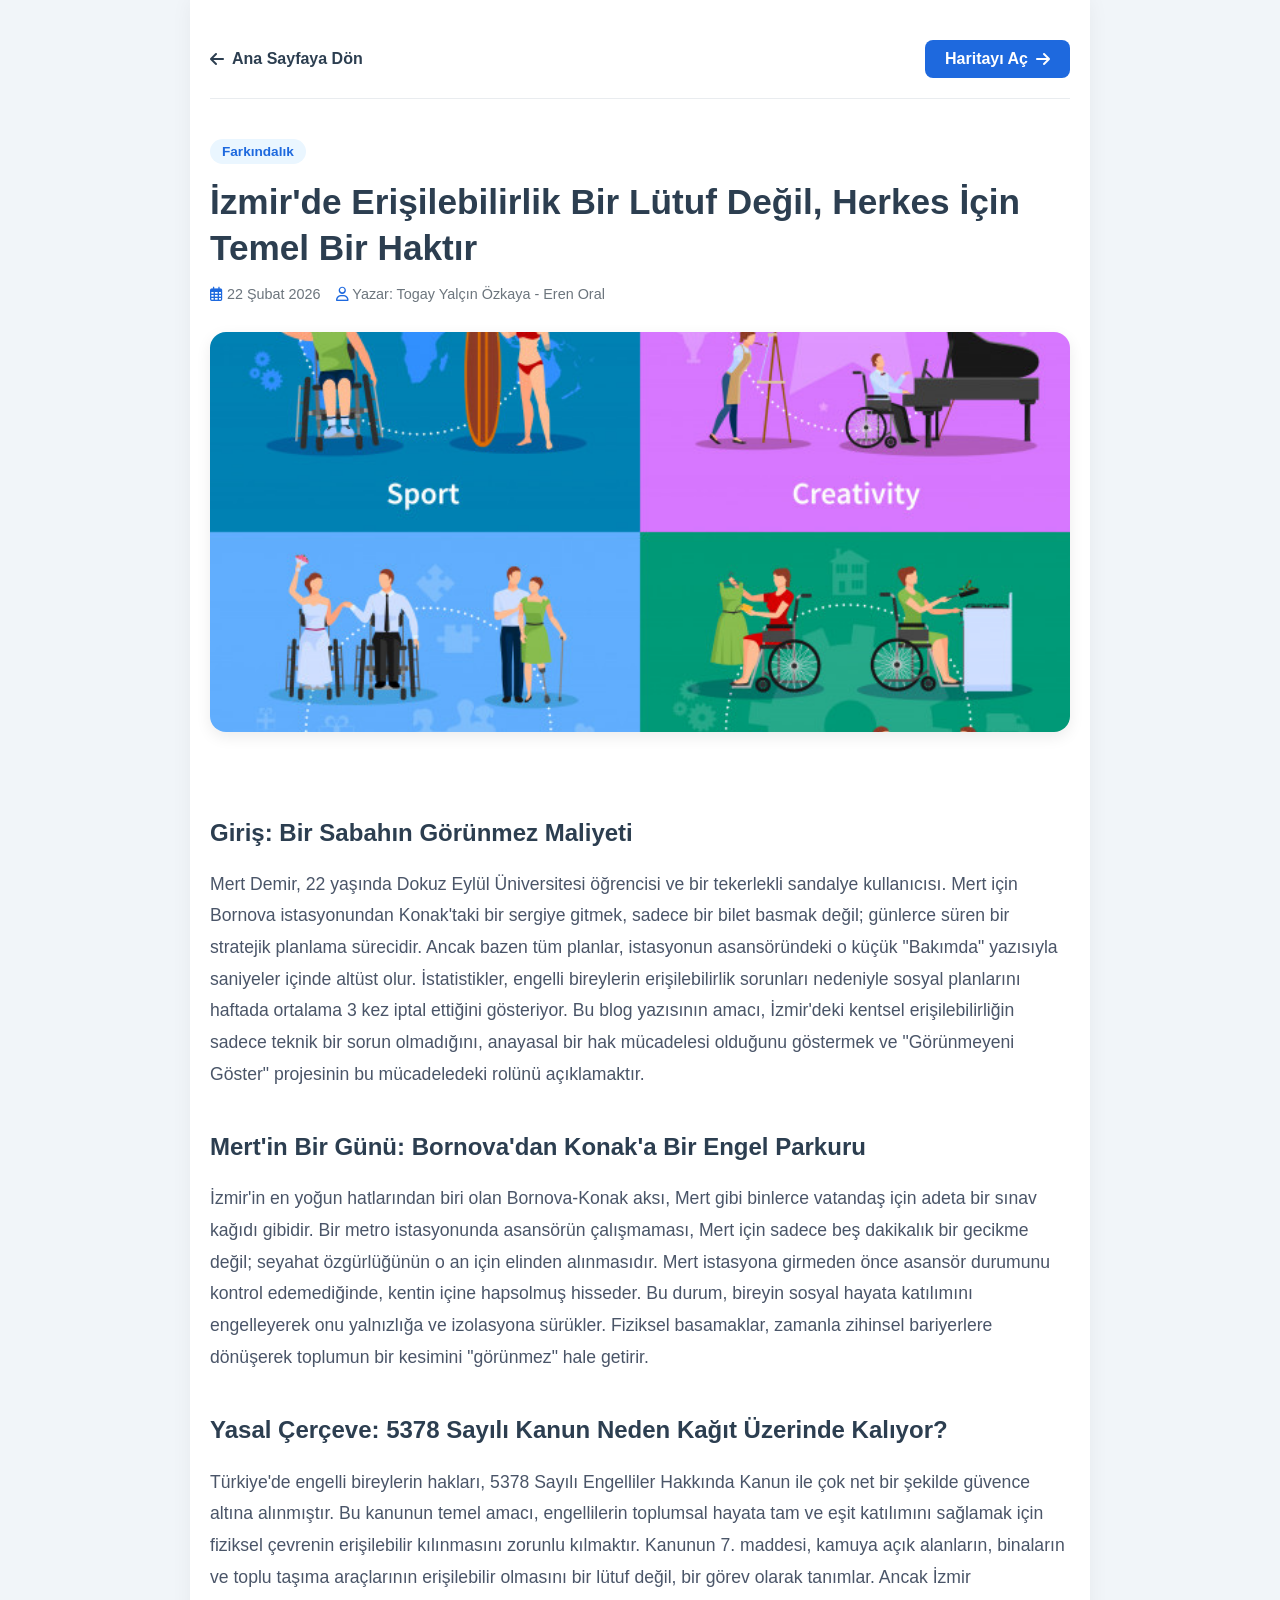
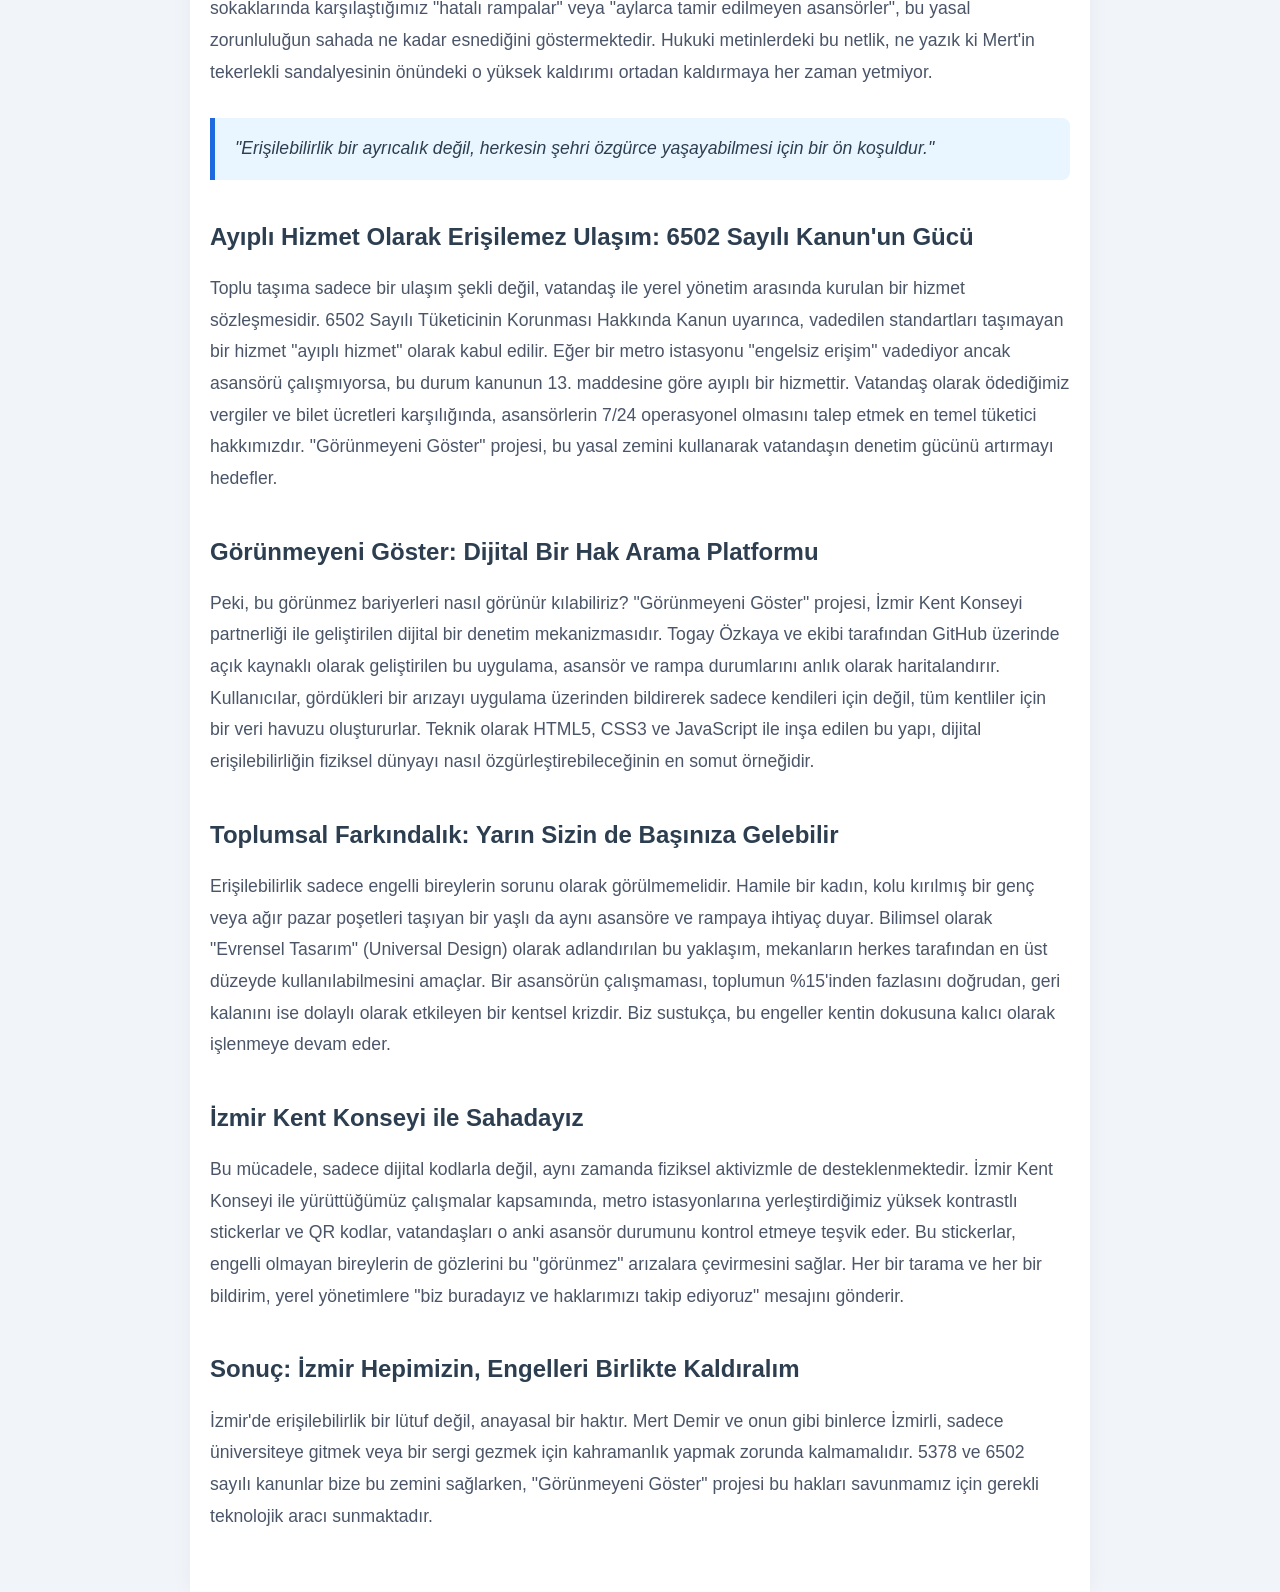
==== commit af7d1357: "Update blog1.html" ====
--- a/blog1.html
+++ b/blog1.html
@@ -25,7 +25,7 @@
                 <span><i class="far fa-user"></i> Yazar: Togay Yalçın Özkaya - Eren Oral</span>
             </div>
 
-            <img src="https://images.unsplash.com/photo-1598367980313-1e9a3b6f00db?ixlib=rb-4.0.3&auto=format&fit=crop&w=1200&q=80" alt="Erişilebilirlik" class="blog-hero-image">
+            <img src="eriselebilirlik.png" alt="Erişilebilirlik Farkındalığı" class="blog-hero-image">
 
             <div class="blog-content">
                 <h3>Giriş: Bir Sabahın Görünmez Maliyeti</h3>
